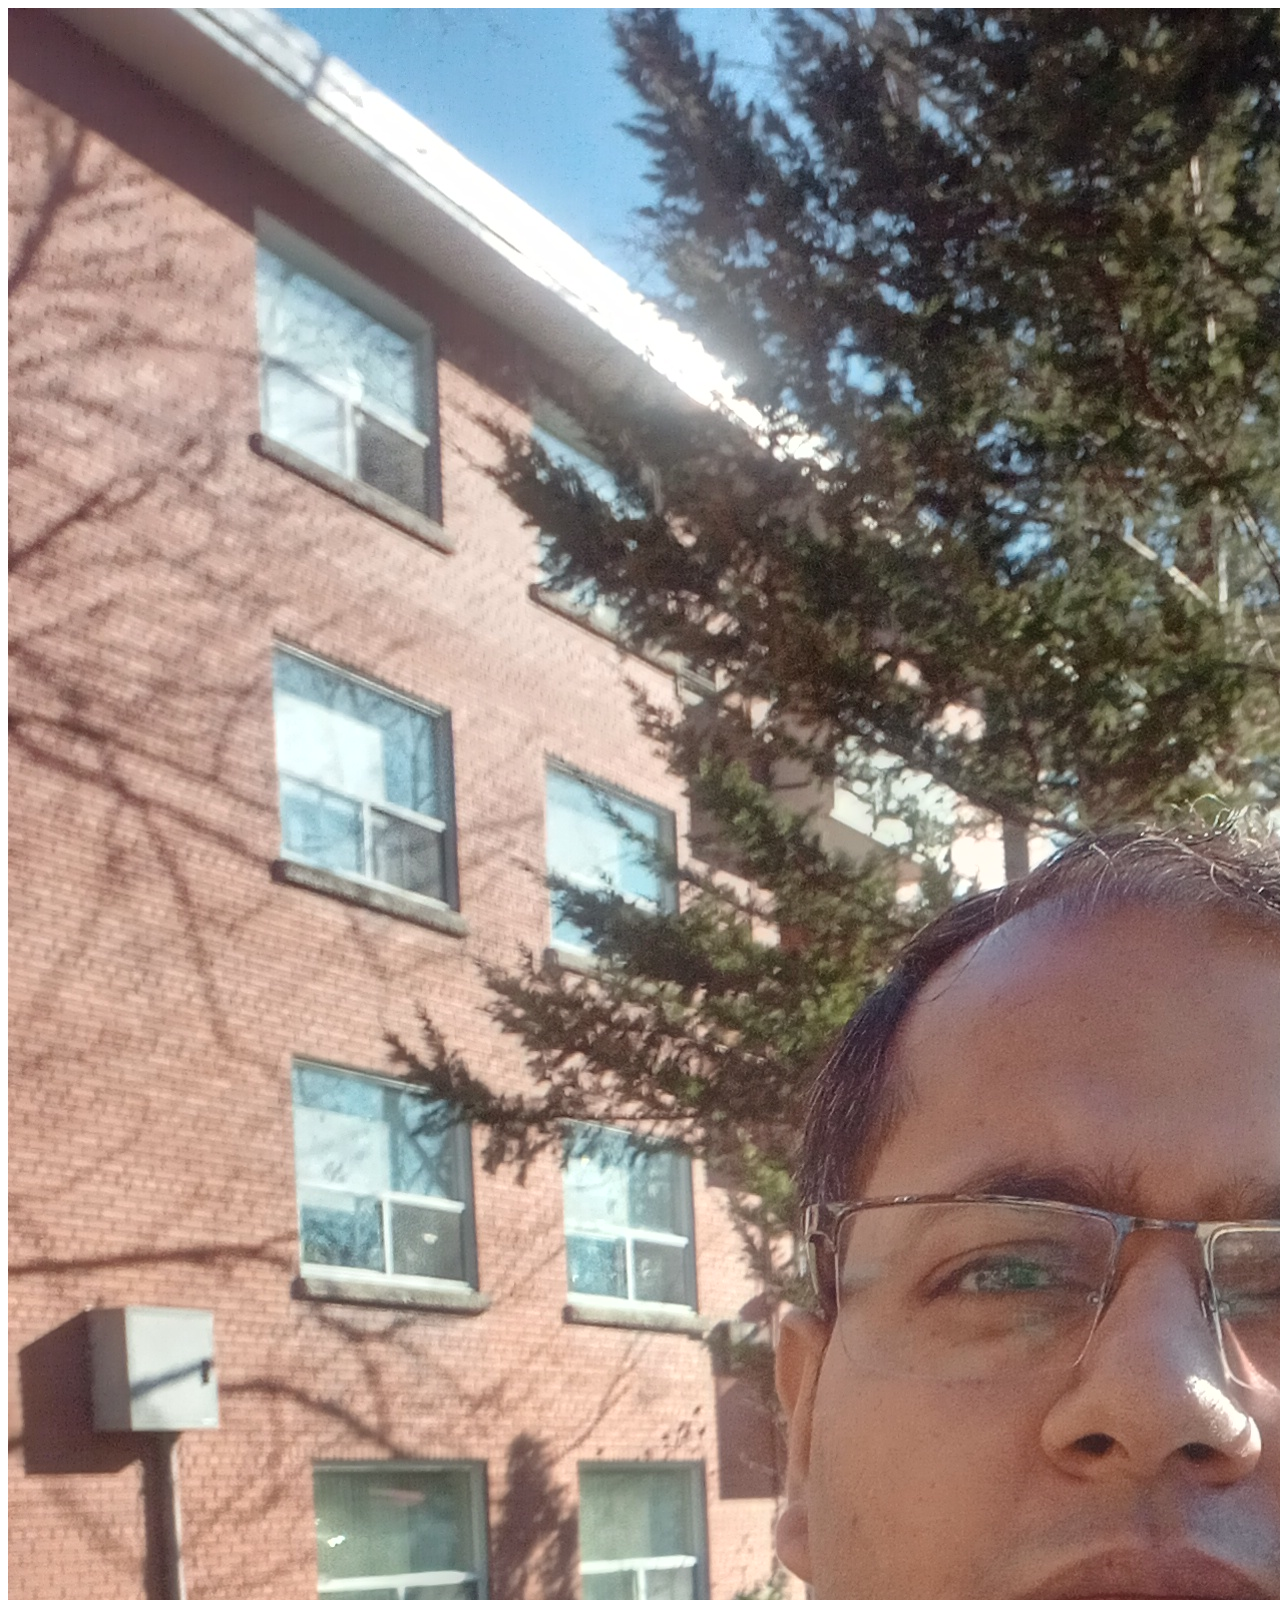
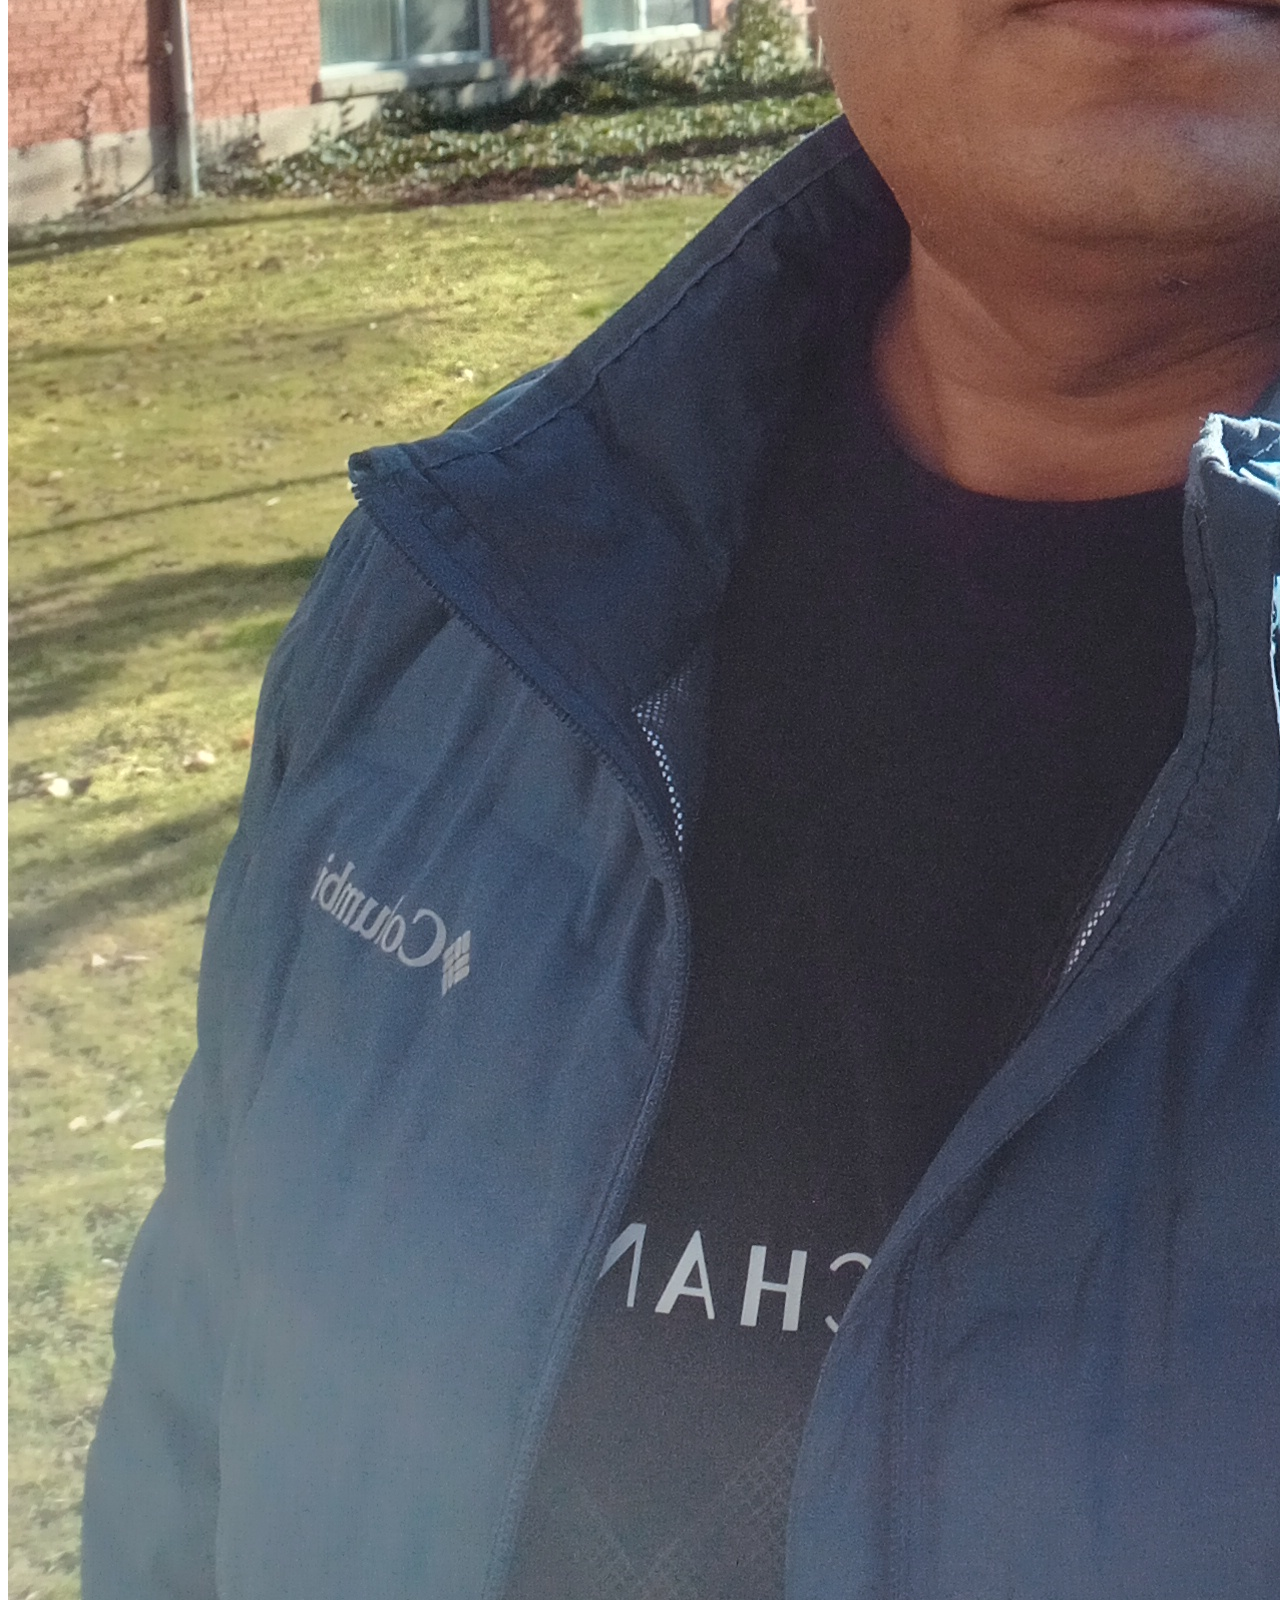
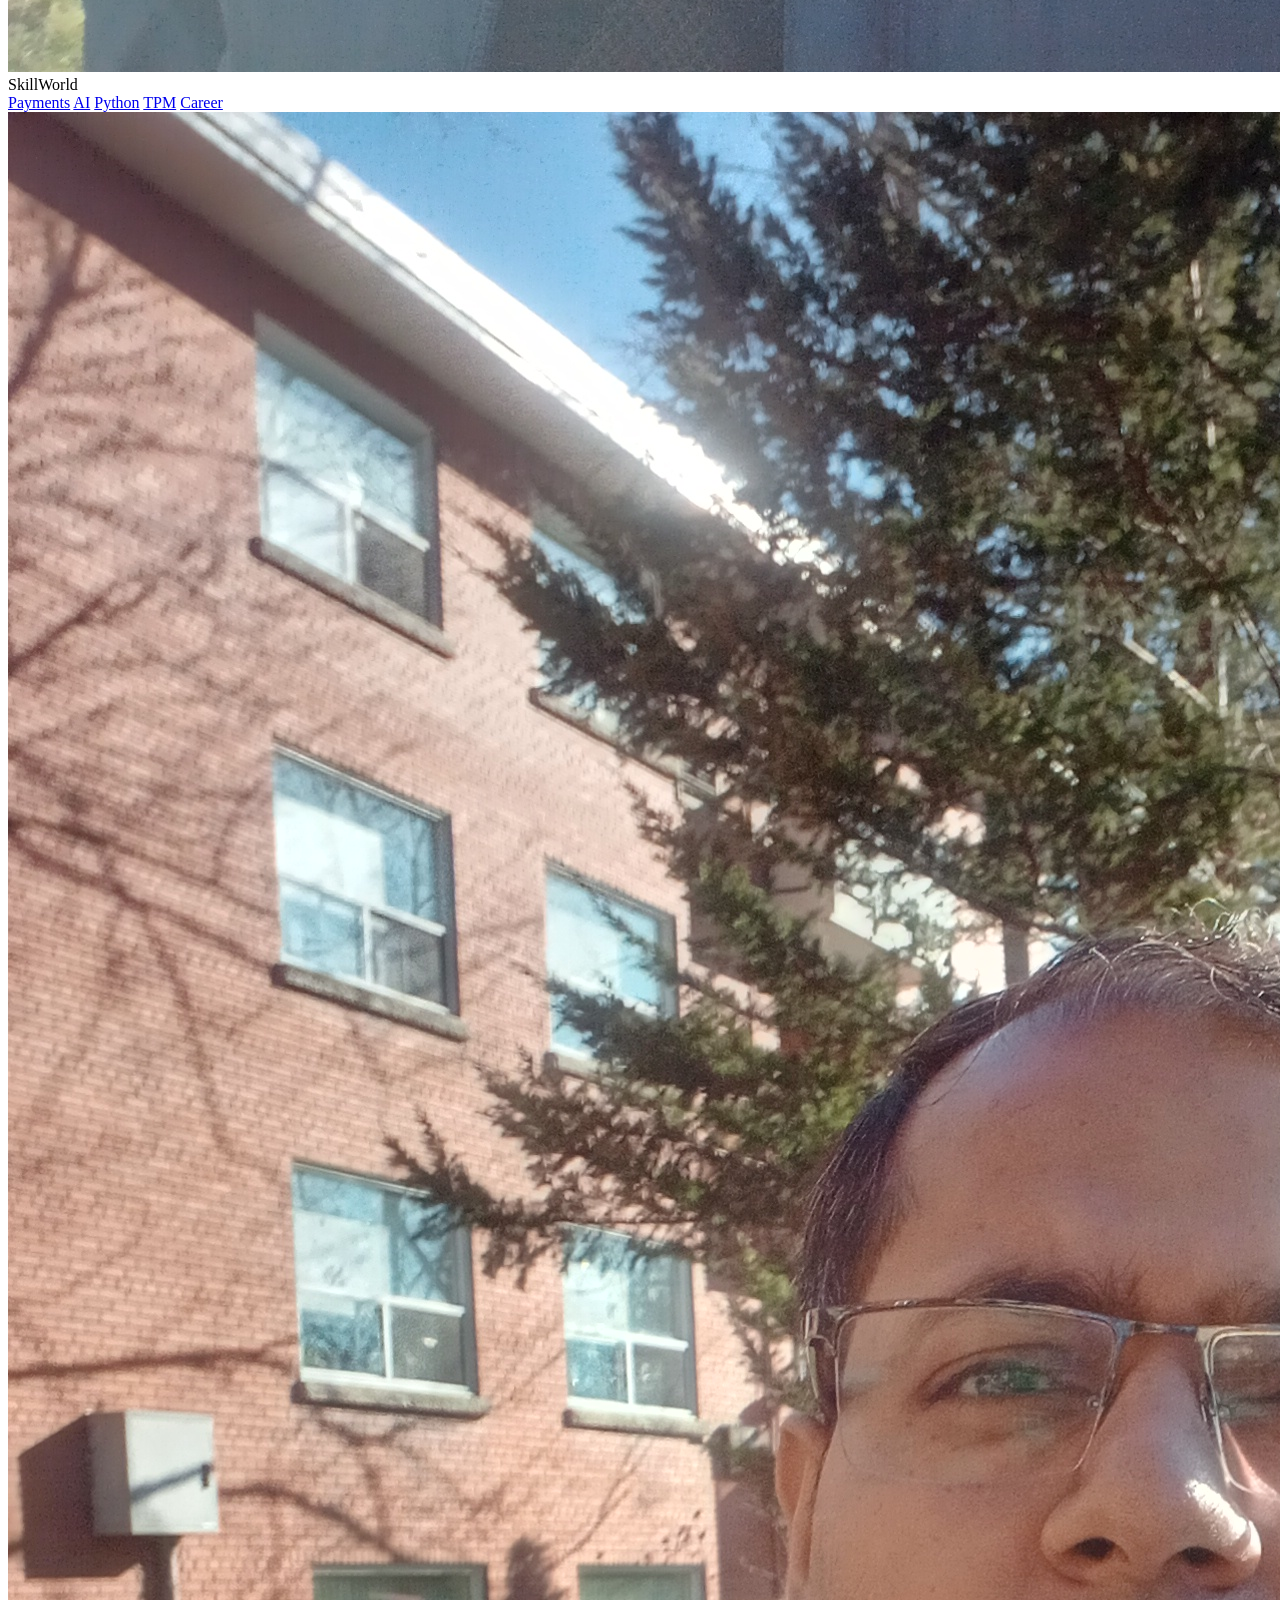
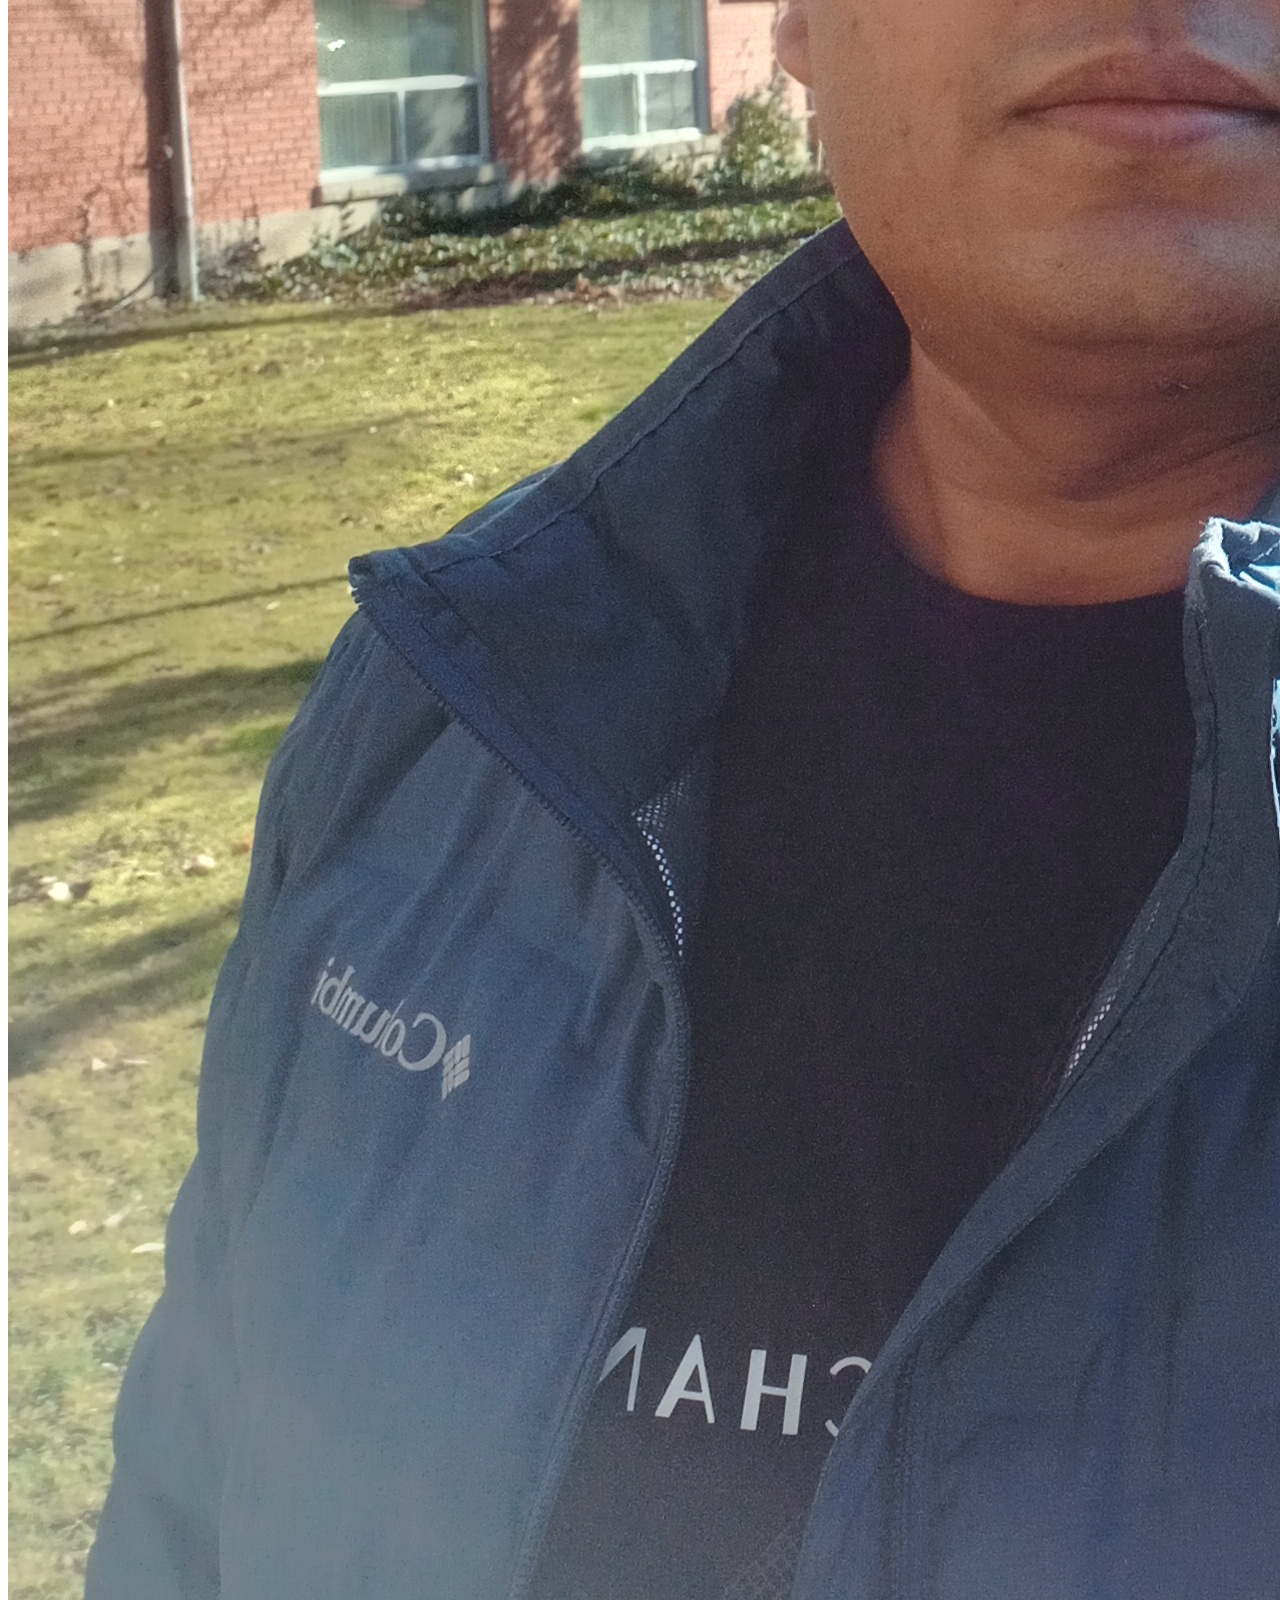
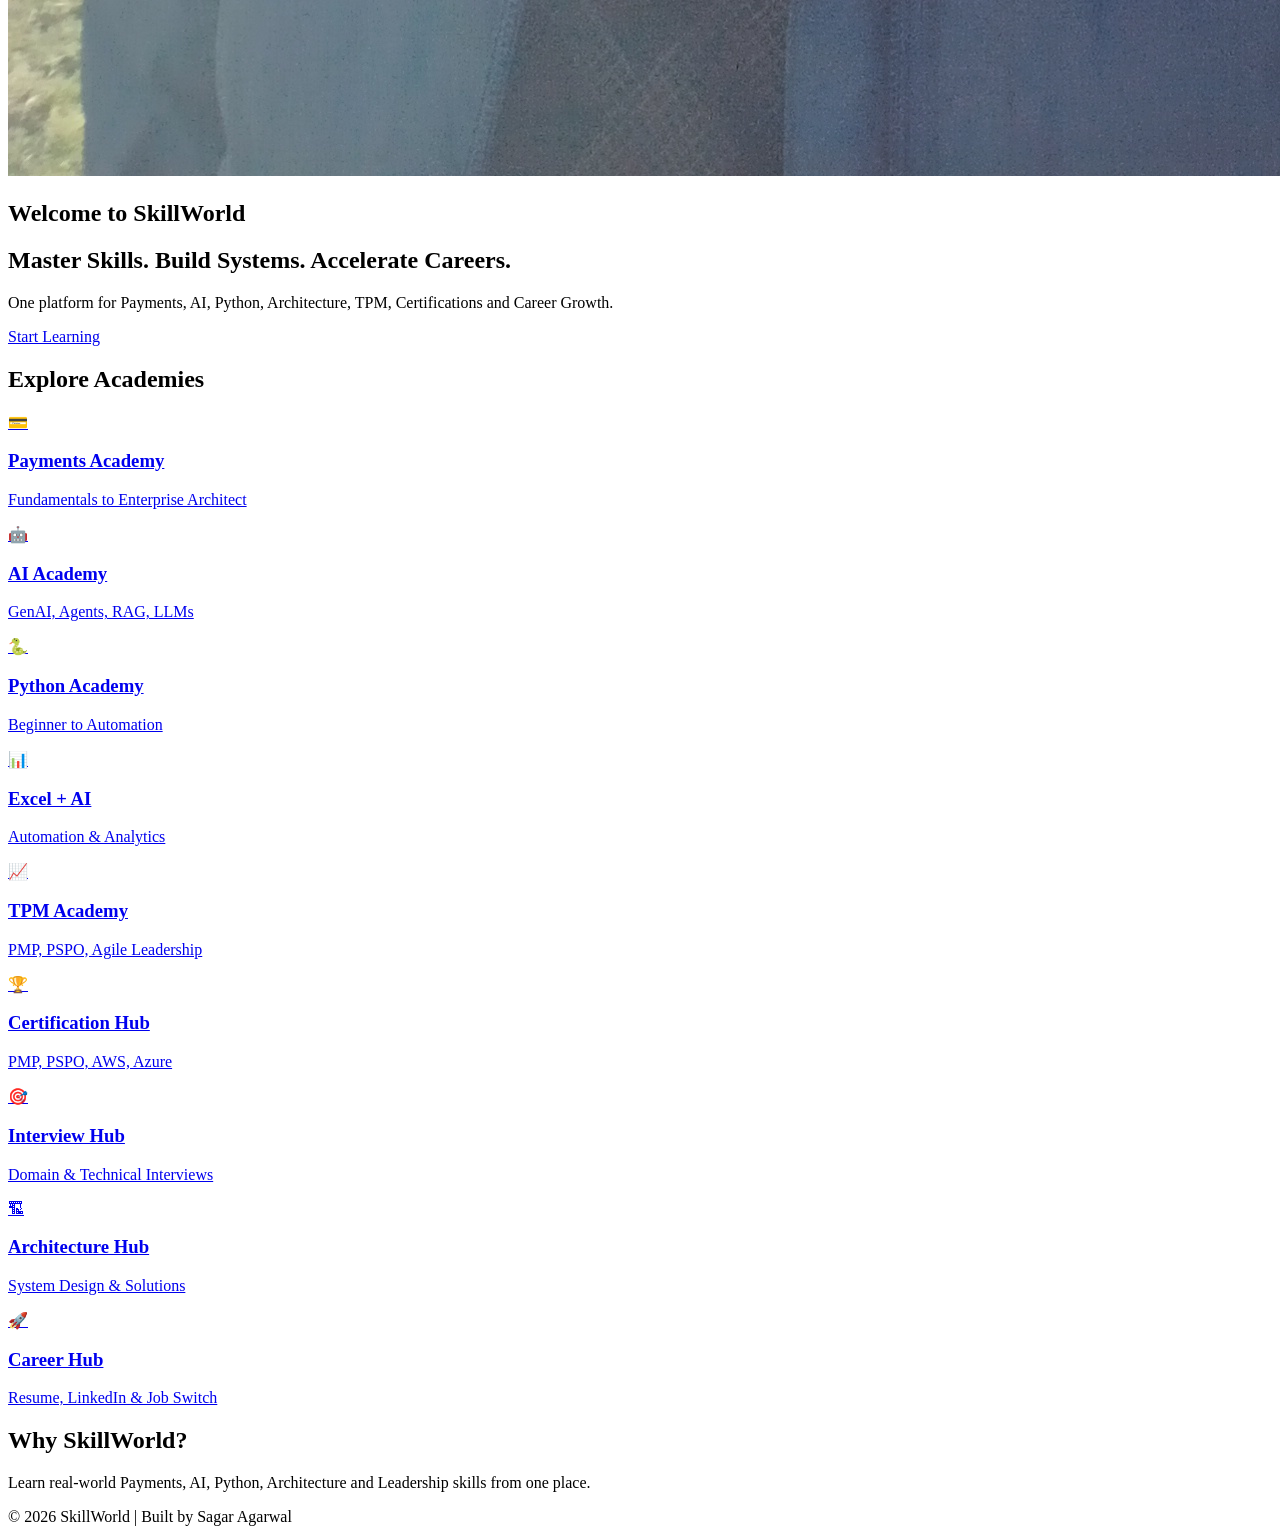
==== index.html @ cb38dd0a "Added SkillWorld homepage" ====
<!DOCTYPE html>
<html lang="en">
<head>
<meta charset="UTF-8">
<meta name="viewport" content="width=device-width, initial-scale=1.0">

<title>SkillWorld</title>

</head>

<body>

<header>

<div class="logo">
    <img src="assets/images/profile.jpg"
         alt="Sagar Agarwal"
         class="profile-image">
    <span>SkillWorld</span>
</div>

<nav>

<a href="payments-academy/index.html">Payments</a>

<a href="ai-academy/index.html">AI</a>

<a href="python-academy/index.html">Python</a>

<a href="tpm-academy/index.html">TPM</a>

<a href="career-hub/index.html">Career</a>

</nav>

</header>

<section class="hero">

<div class="hero-content">

<img src="assets/images/profile.jpg" class="profile-img">

<h1>Welcome to SkillWorld</h1>

<h2>
Master Skills.
Build Systems.
Accelerate Careers.
</h2>

<p>

One platform for Payments, AI, Python,
Architecture, TPM, Certifications and Career Growth.

</p>

<a href="payments-academy/index.html" class="hero-btn">
Start Learning
</a>

</div>

</section>

<section class="academy-section">

<h2>Explore Academies</h2>

<div class="academy-grid">

<a href="payments-academy/index.html" class="card">
💳
<h3>Payments Academy</h3>
<p>Fundamentals to Enterprise Architect</p>
</a>

<a href="ai-academy/index.html" class="card">
🤖
<h3>AI Academy</h3>
<p>GenAI, Agents, RAG, LLMs</p>
</a>

<a href="python-academy/index.html" class="card">
🐍
<h3>Python Academy</h3>
<p>Beginner to Automation</p>
</a>

<a href="excel-ai-academy/index.html" class="card">
📊
<h3>Excel + AI</h3>
<p>Automation & Analytics</p>
</a>

<a href="tpm-academy/index.html" class="card">
📈
<h3>TPM Academy</h3>
<p>PMP, PSPO, Agile Leadership</p>
</a>

<a href="certification-hub/index.html" class="card">
🏆
<h3>Certification Hub</h3>
<p>PMP, PSPO, AWS, Azure</p>
</a>

<a href="interview-hub/index.html" class="card">
🎯
<h3>Interview Hub</h3>
<p>Domain & Technical Interviews</p>
</a>

<a href="architecture-hub/index.html" class="card">
🏗
<h3>Architecture Hub</h3>
<p>System Design & Solutions</p>
</a>

<a href="career-hub/index.html" class="card">
🚀
<h3>Career Hub</h3>
<p>Resume, LinkedIn & Job Switch</p>
</a>

</div>

</section>

<section class="vision">

<h2>Why SkillWorld?</h2>

<p>

Learn real-world Payments, AI, Python,
Architecture and Leadership skills
from one place.

</p>

</section>

<footer>

© 2026 SkillWorld | Built by Sagar Agarwal

</footer>

</body>
</html>
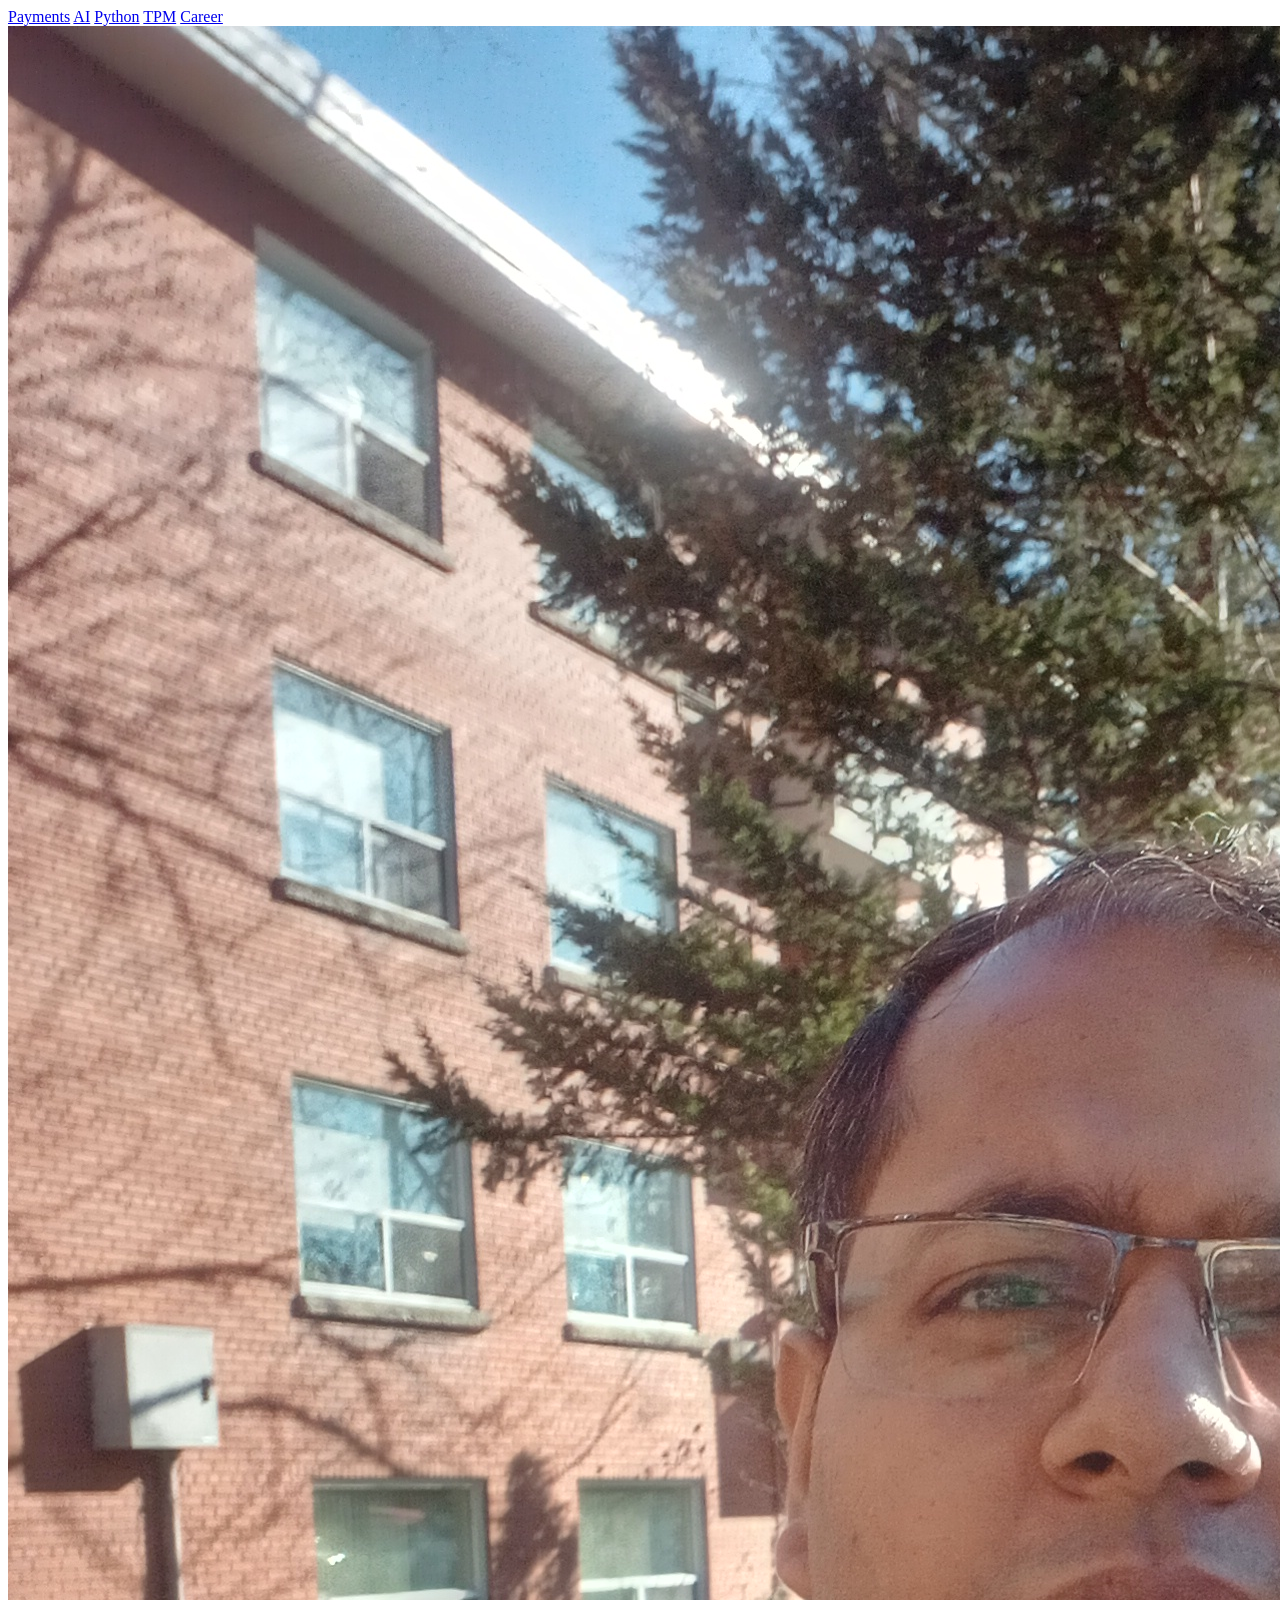
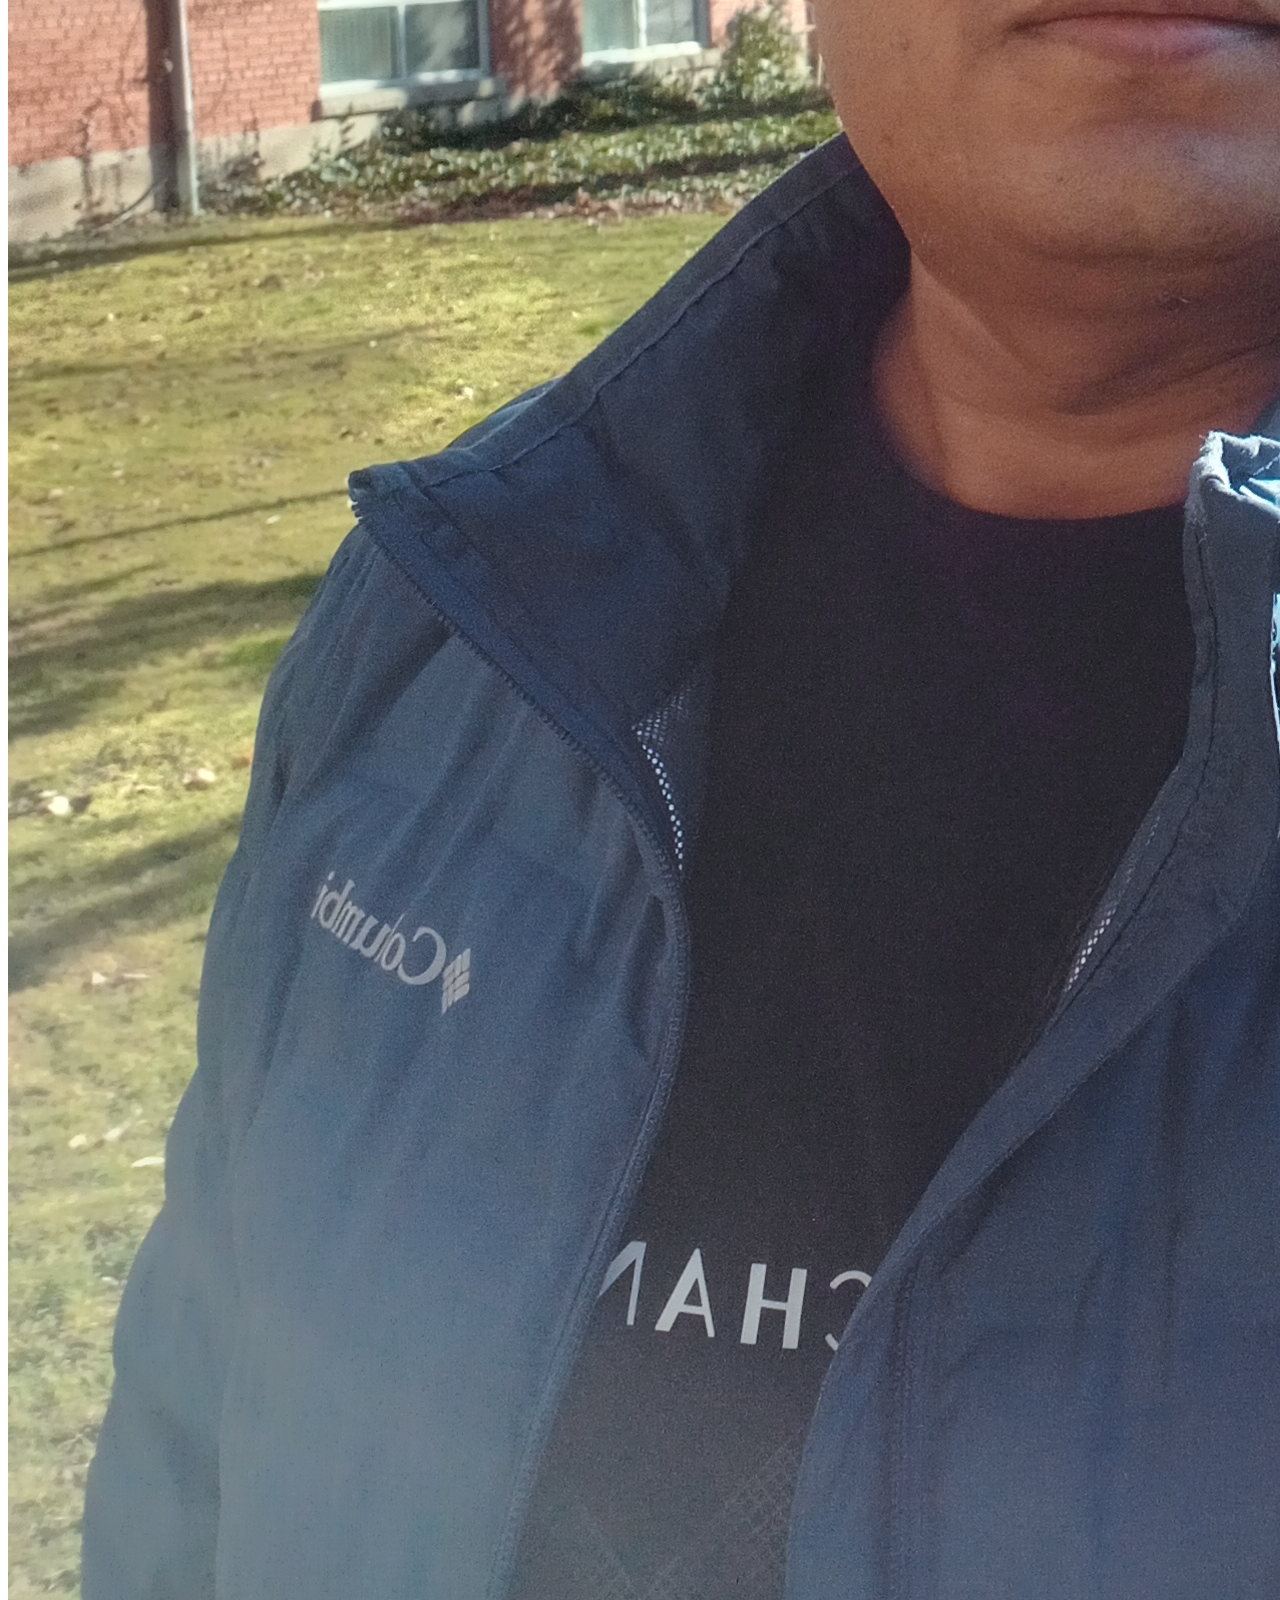
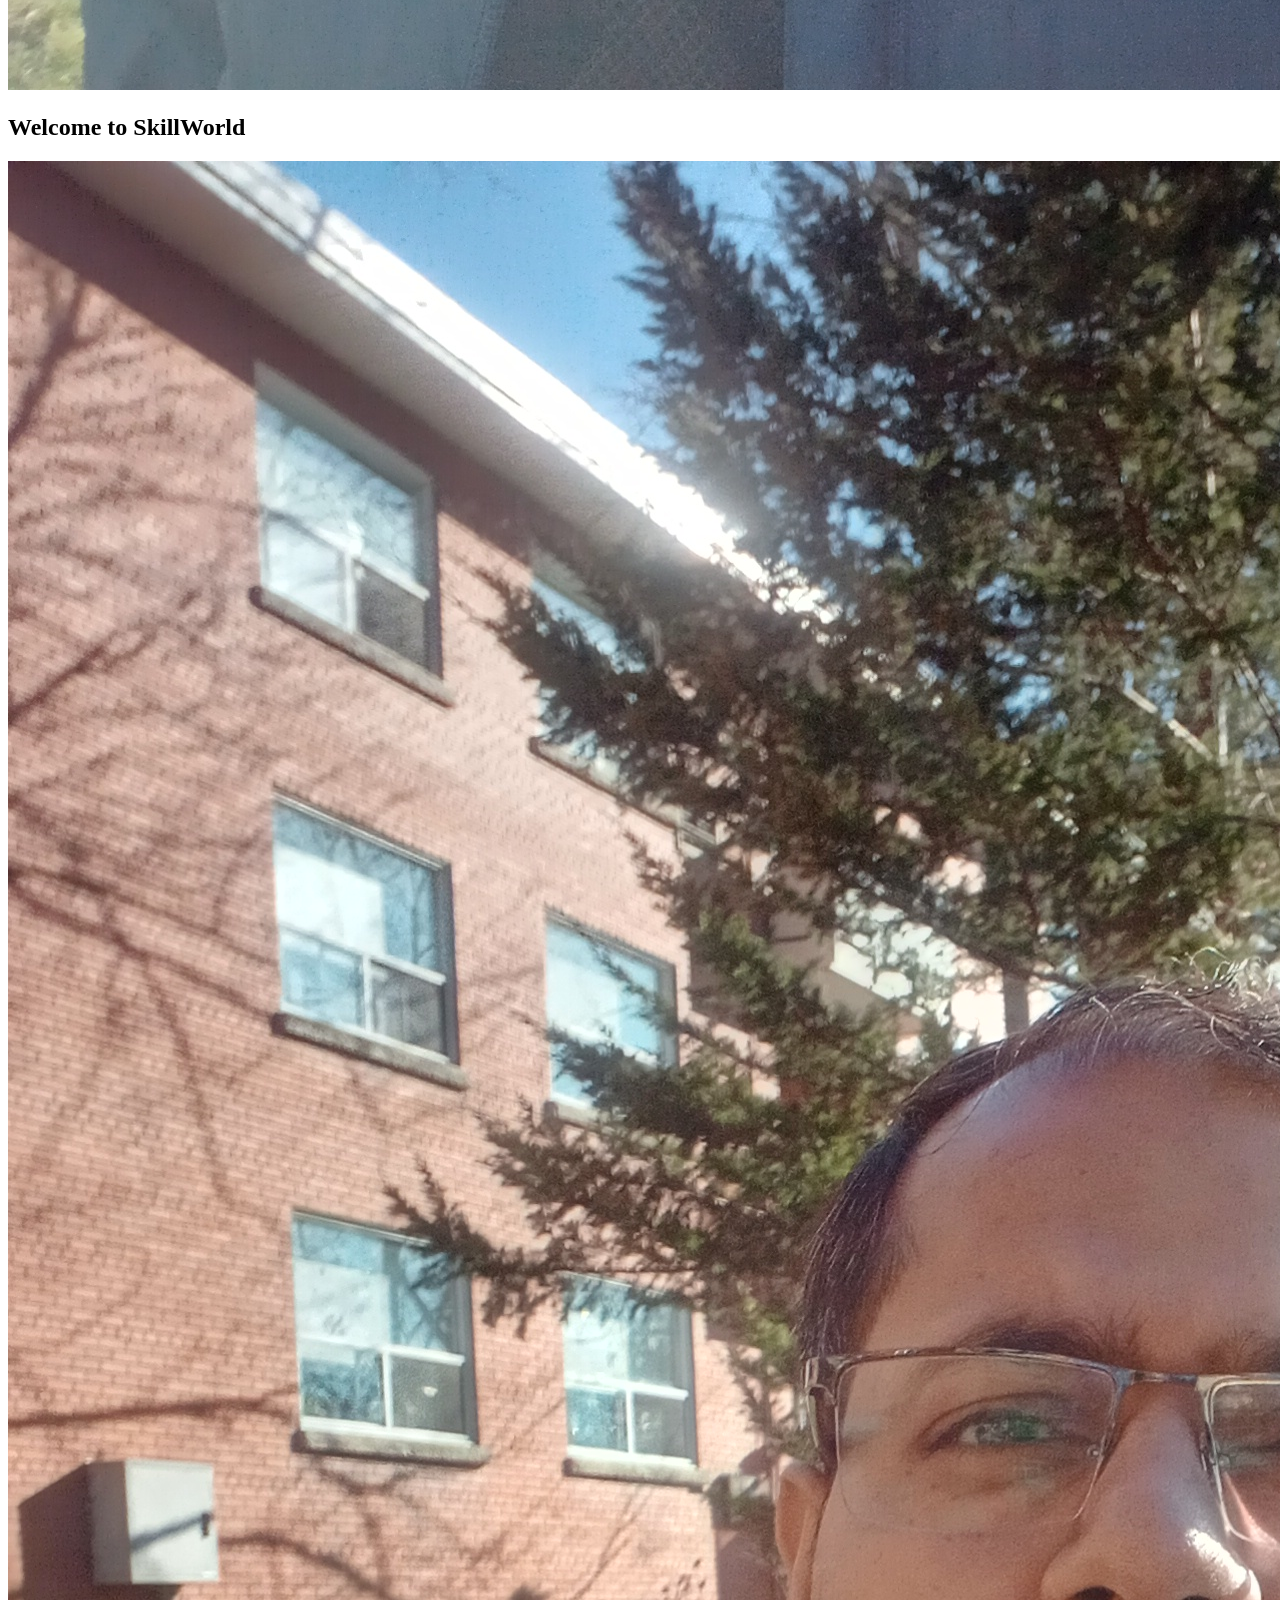
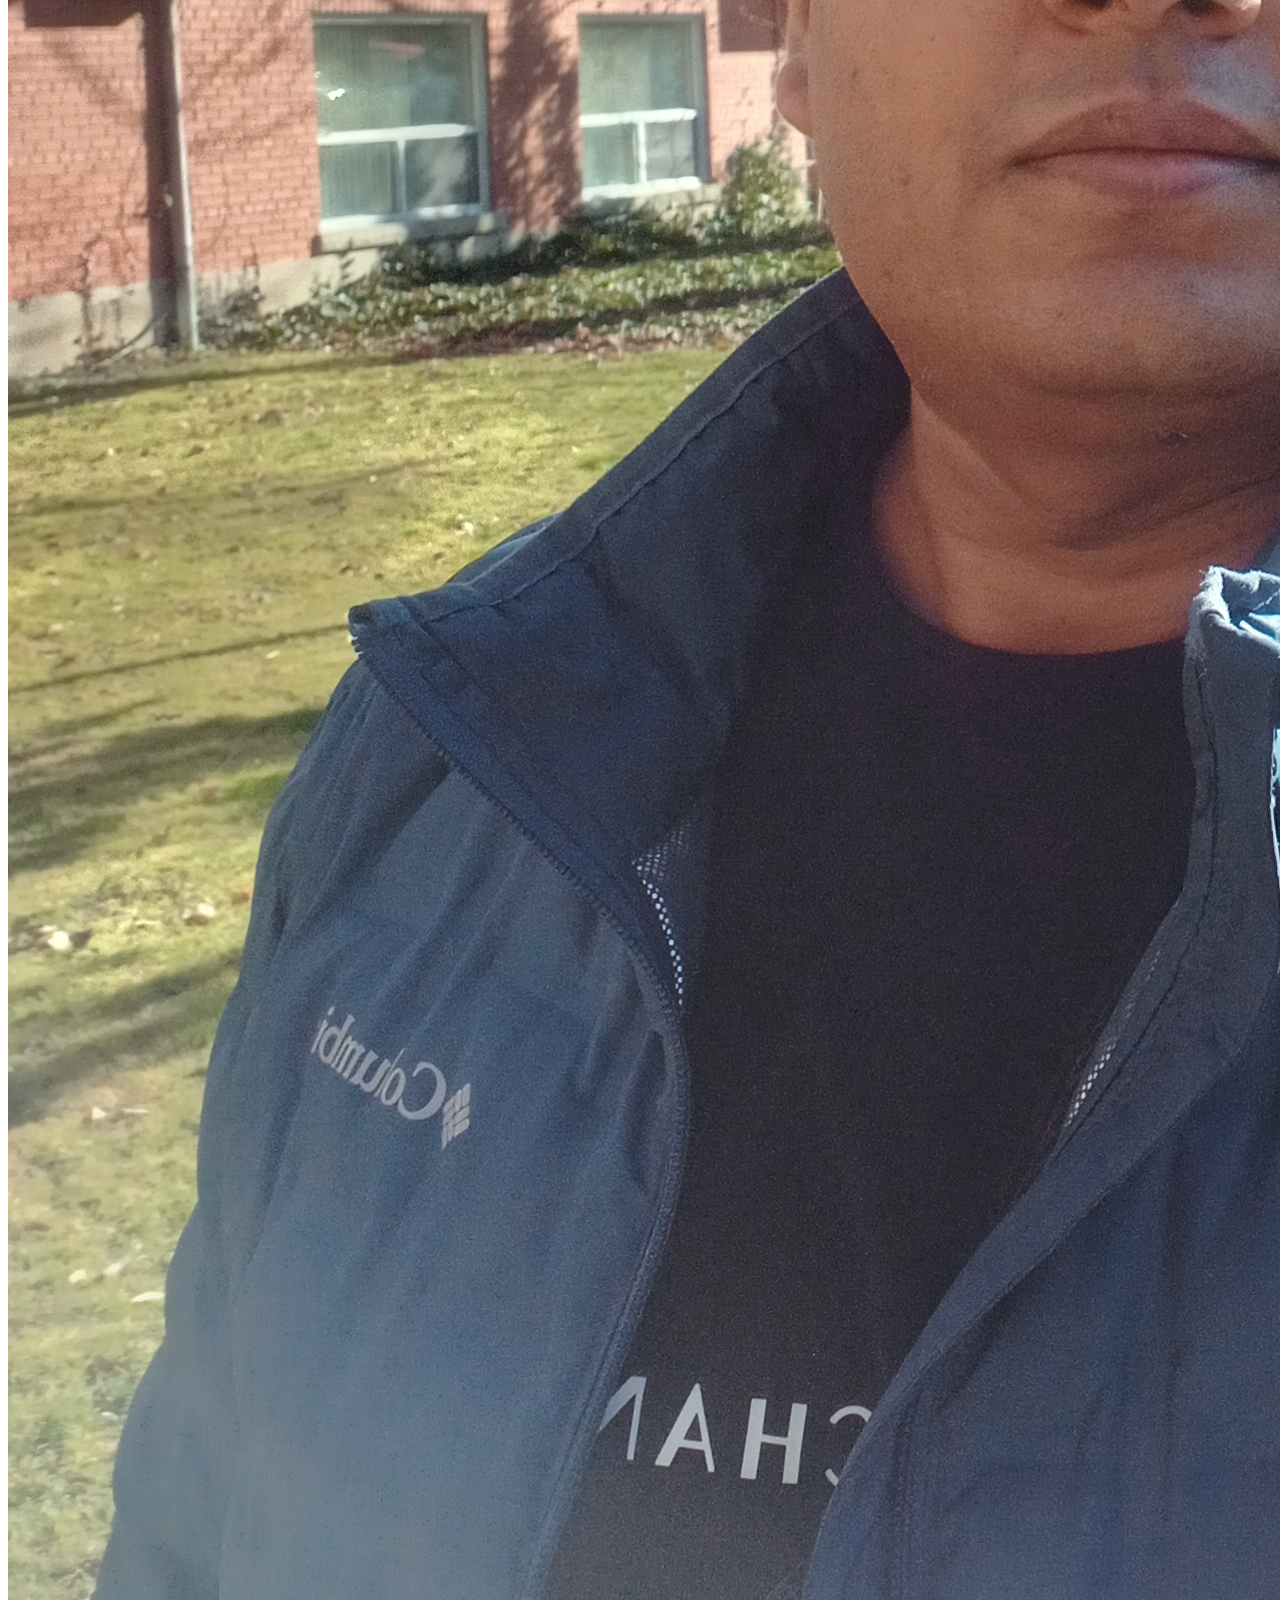
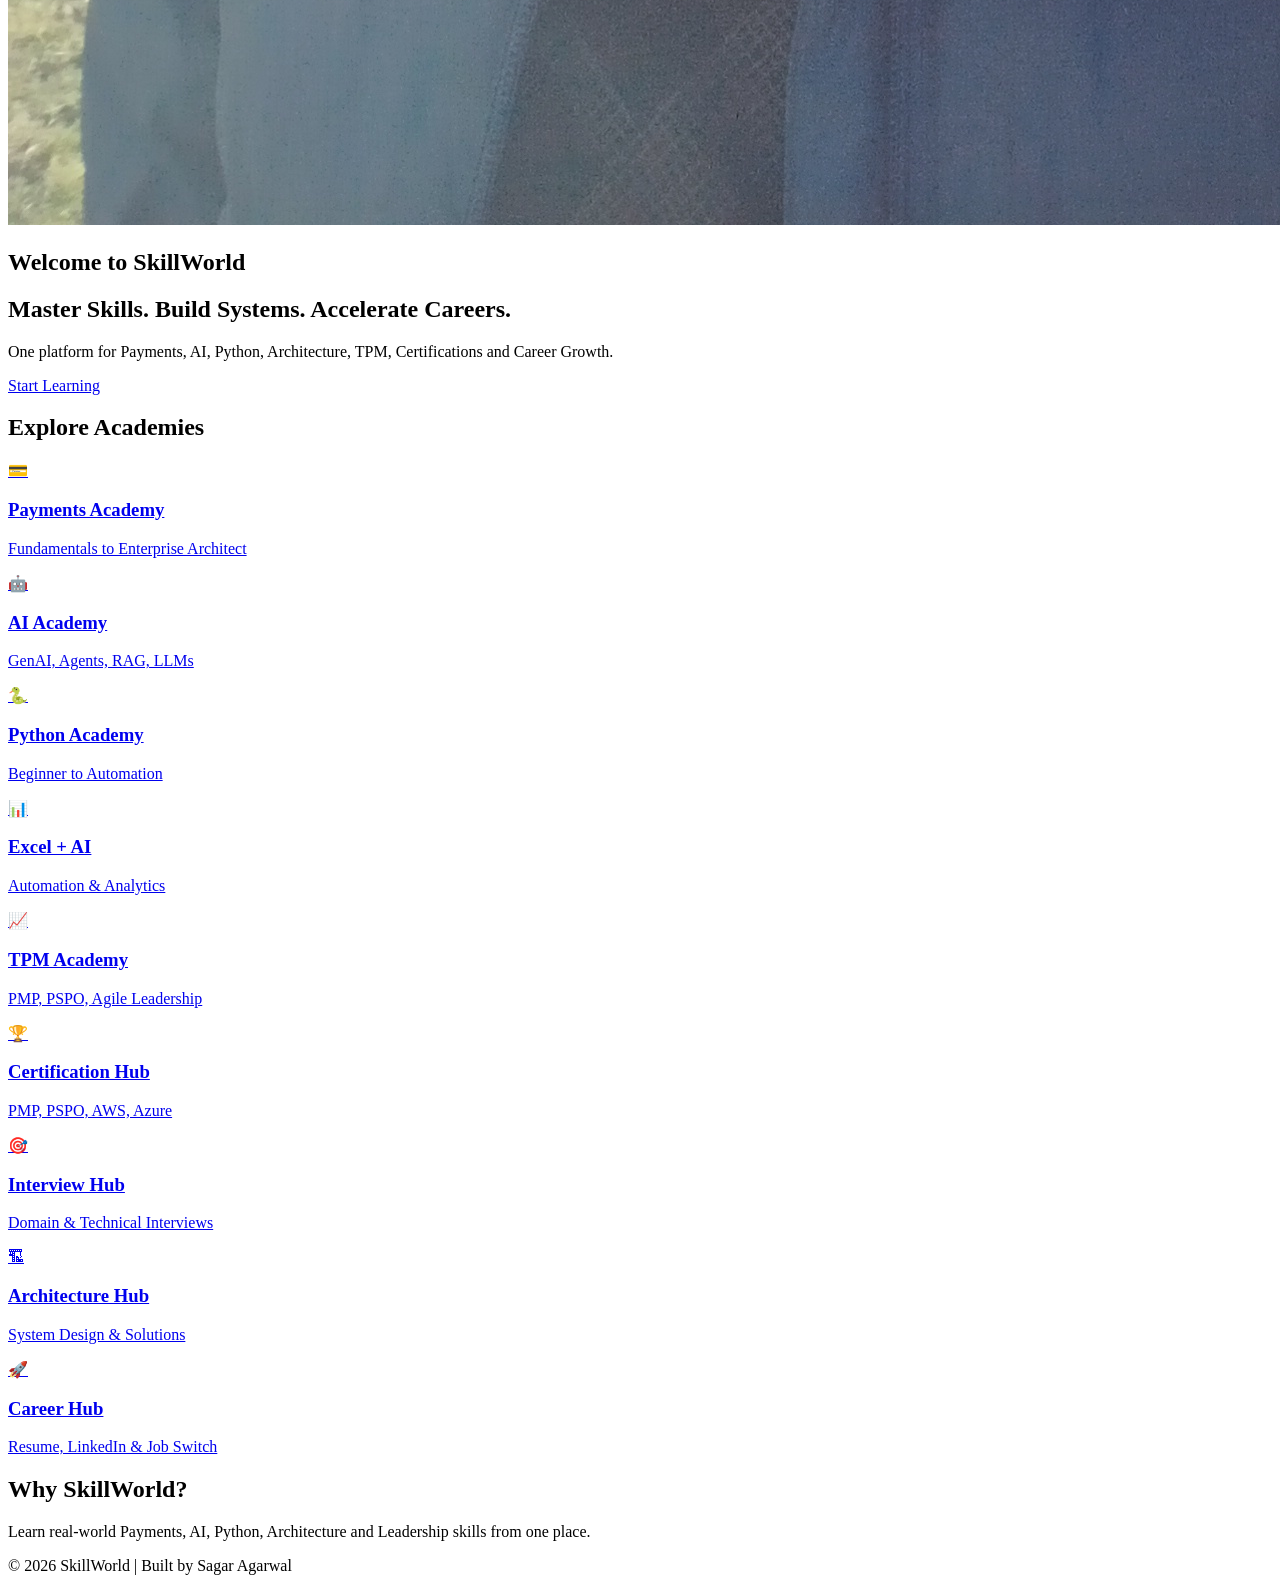
==== commit 7f711d3e: "Added SkillWorld homepage" ====
--- a/index.html
+++ b/index.html
@@ -11,13 +11,6 @@
 <body>
 
 <header>
-
-<div class="logo">
-    <img src="assets/images/profile.jpg"
-         alt="Sagar Agarwal"
-         class="profile-image">
-    <span>SkillWorld</span>
-</div>
 
 <nav>
 
@@ -34,7 +27,15 @@
 </nav>
 
 </header>
+<section class="hero">
 
+    <img src="assets/images/profile.jpg"
+         alt="Sagar Agarwal"
+         class="hero-profile">
+
+    <h1>Welcome to SkillWorld</h1>
+
+</section>
 <section class="hero">
 
 <div class="hero-content">
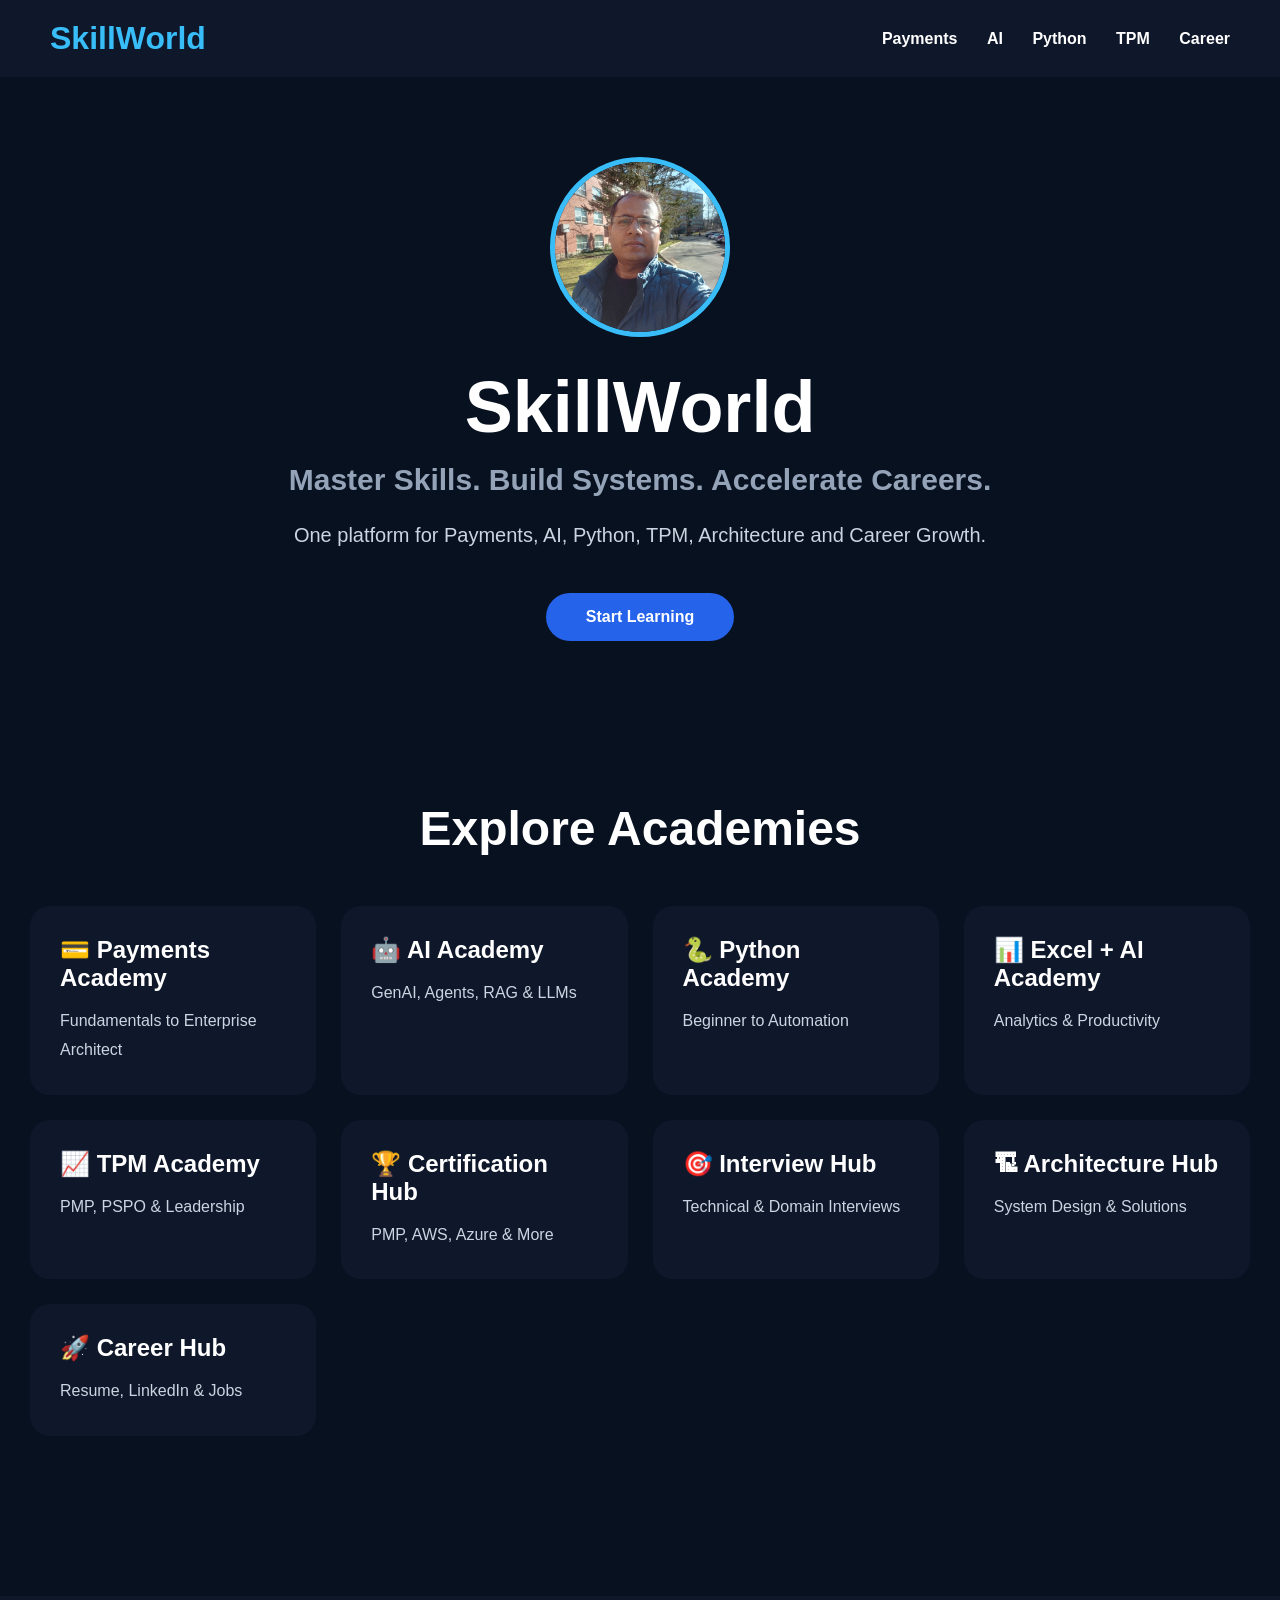
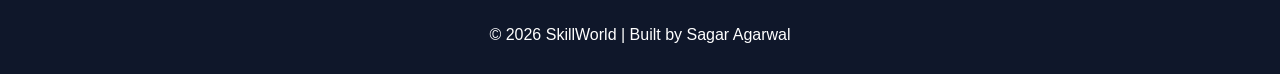
==== commit 86b4abfb: "Added SkillWorld homepage" ====
--- a/index.html
+++ b/index.html
@@ -6,147 +6,112 @@
 
 <title>SkillWorld</title>
 
+<link rel="stylesheet" href="assets/css/main.css">
+
 </head>
 
 <body>
 
 <header>
 
-<nav>
+    <div class="logo">
+        SkillWorld
+    </div>
 
-<a href="payments-academy/index.html">Payments</a>
-
-<a href="ai-academy/index.html">AI</a>
-
-<a href="python-academy/index.html">Python</a>
-
-<a href="tpm-academy/index.html">TPM</a>
-
-<a href="career-hub/index.html">Career</a>
-
-</nav>
+    <nav>
+        <a href="#">Payments</a>
+        <a href="#">AI</a>
+        <a href="#">Python</a>
+        <a href="#">TPM</a>
+        <a href="#">Career</a>
+    </nav>
 
 </header>
+
 <section class="hero">
 
-    <img src="assets/images/profile.jpg"
-         alt="Sagar Agarwal"
-         class="hero-profile">
+    <div class="hero-content">
 
-    <h1>Welcome to SkillWorld</h1>
+        <img src="assets/images/profile.jpg"
+             alt="Sagar Agarwal"
+             class="hero-profile">
 
-</section>
-<section class="hero">
+        <h1>SkillWorld</h1>
 
-<div class="hero-content">
+        <h2>
+            Master Skills. Build Systems. Accelerate Careers.
+        </h2>
 
-<img src="assets/images/profile.jpg" class="profile-img">
+        <p>
+            One platform for Payments, AI, Python,
+            TPM, Architecture and Career Growth.
+        </p>
 
-<h1>Welcome to SkillWorld</h1>
+        <a href="#" class="hero-btn">
+            Start Learning
+        </a>
 
-<h2>
-Master Skills.
-Build Systems.
-Accelerate Careers.
-</h2>
-
-<p>
-
-One platform for Payments, AI, Python,
-Architecture, TPM, Certifications and Career Growth.
-
-</p>
-
-<a href="payments-academy/index.html" class="hero-btn">
-Start Learning
-</a>
-
-</div>
+    </div>
 
 </section>
 
 <section class="academy-section">
 
-<h2>Explore Academies</h2>
+    <h2>Explore Academies</h2>
 
-<div class="academy-grid">
+    <div class="academy-grid">
 
-<a href="payments-academy/index.html" class="card">
-💳
-<h3>Payments Academy</h3>
-<p>Fundamentals to Enterprise Architect</p>
-</a>
+        <div class="card">
+            <h3>💳 Payments Academy</h3>
+            <p>Fundamentals to Enterprise Architect</p>
+        </div>
 
-<a href="ai-academy/index.html" class="card">
-🤖
-<h3>AI Academy</h3>
-<p>GenAI, Agents, RAG, LLMs</p>
-</a>
+        <div class="card">
+            <h3>🤖 AI Academy</h3>
+            <p>GenAI, Agents, RAG & LLMs</p>
+        </div>
 
-<a href="python-academy/index.html" class="card">
-🐍
-<h3>Python Academy</h3>
-<p>Beginner to Automation</p>
-</a>
+        <div class="card">
+            <h3>🐍 Python Academy</h3>
+            <p>Beginner to Automation</p>
+        </div>
 
-<a href="excel-ai-academy/index.html" class="card">
-📊
-<h3>Excel + AI</h3>
-<p>Automation & Analytics</p>
-</a>
+        <div class="card">
+            <h3>📊 Excel + AI Academy</h3>
+            <p>Analytics & Productivity</p>
+        </div>
 
-<a href="tpm-academy/index.html" class="card">
-📈
-<h3>TPM Academy</h3>
-<p>PMP, PSPO, Agile Leadership</p>
-</a>
+        <div class="card">
+            <h3>📈 TPM Academy</h3>
+            <p>PMP, PSPO & Leadership</p>
+        </div>
 
-<a href="certification-hub/index.html" class="card">
-🏆
-<h3>Certification Hub</h3>
-<p>PMP, PSPO, AWS, Azure</p>
-</a>
+        <div class="card">
+            <h3>🏆 Certification Hub</h3>
+            <p>PMP, AWS, Azure & More</p>
+        </div>
 
-<a href="interview-hub/index.html" class="card">
-🎯
-<h3>Interview Hub</h3>
-<p>Domain & Technical Interviews</p>
-</a>
+        <div class="card">
+            <h3>🎯 Interview Hub</h3>
+            <p>Technical & Domain Interviews</p>
+        </div>
 
-<a href="architecture-hub/index.html" class="card">
-🏗
-<h3>Architecture Hub</h3>
-<p>System Design & Solutions</p>
-</a>
+        <div class="card">
+            <h3>🏗 Architecture Hub</h3>
+            <p>System Design & Solutions</p>
+        </div>
 
-<a href="career-hub/index.html" class="card">
-🚀
-<h3>Career Hub</h3>
-<p>Resume, LinkedIn & Job Switch</p>
-</a>
+        <div class="card">
+            <h3>🚀 Career Hub</h3>
+            <p>Resume, LinkedIn & Jobs</p>
+        </div>
 
-</div>
-
-</section>
-
-<section class="vision">
-
-<h2>Why SkillWorld?</h2>
-
-<p>
-
-Learn real-world Payments, AI, Python,
-Architecture and Leadership skills
-from one place.
-
-</p>
+    </div>
 
 </section>
 
 <footer>
-
-© 2026 SkillWorld | Built by Sagar Agarwal
-
+    © 2026 SkillWorld | Built by Sagar Agarwal
 </footer>
 
 </body>
--- a/assets/css/main.css
+++ b/assets/css/main.css
@@ -0,0 +1,138 @@
+*{
+margin:0;
+padding:0;
+box-sizing:border-box;
+font-family:'Segoe UI',sans-serif;
+}
+
+body{
+background:#071120;
+color:white;
+}
+
+/* Header */
+
+header{
+display:flex;
+justify-content:space-between;
+align-items:center;
+padding:20px 50px;
+background:#0f172a;
+}
+
+.logo{
+font-size:32px;
+font-weight:700;
+color:#38bdf8;
+}
+
+nav a{
+text-decoration:none;
+color:white;
+margin-left:25px;
+font-weight:600;
+}
+
+nav a:hover{
+color:#38bdf8;
+}
+
+/* Hero */
+
+.hero{
+text-align:center;
+padding:80px 20px;
+}
+
+.hero-profile{
+width:180px;
+height:180px;
+border-radius:50%;
+object-fit:cover;
+border:5px solid #38bdf8;
+margin-bottom:25px;
+}
+
+.hero h1{
+font-size:72px;
+margin-bottom:15px;
+}
+
+.hero h2{
+font-size:30px;
+color:#94a3b8;
+margin-bottom:20px;
+}
+
+.hero p{
+max-width:800px;
+margin:auto;
+font-size:20px;
+line-height:1.8;
+color:#cbd5e1;
+margin-bottom:40px;
+}
+
+.hero-btn{
+display:inline-block;
+padding:15px 40px;
+background:#2563eb;
+color:white;
+text-decoration:none;
+border-radius:50px;
+font-weight:bold;
+}
+
+.hero-btn:hover{
+background:#1d4ed8;
+}
+
+/* Academies */
+
+.academy-section{
+padding:80px 30px;
+}
+
+.academy-section h2{
+text-align:center;
+font-size:48px;
+margin-bottom:50px;
+}
+
+.academy-grid{
+display:grid;
+grid-template-columns:repeat(auto-fit,minmax(280px,1fr));
+gap:25px;
+max-width:1400px;
+margin:auto;
+}
+
+.card{
+background:#0f172a;
+padding:30px;
+border-radius:20px;
+transition:.3s;
+}
+
+.card:hover{
+transform:translateY(-8px);
+}
+
+.card h3{
+margin-bottom:15px;
+font-size:24px;
+}
+
+.card p{
+color:#cbd5e1;
+line-height:1.8;
+}
+
+/* Footer */
+
+footer{
+margin-top:80px;
+padding:30px;
+text-align:center;
+background:#0f172a;
+}
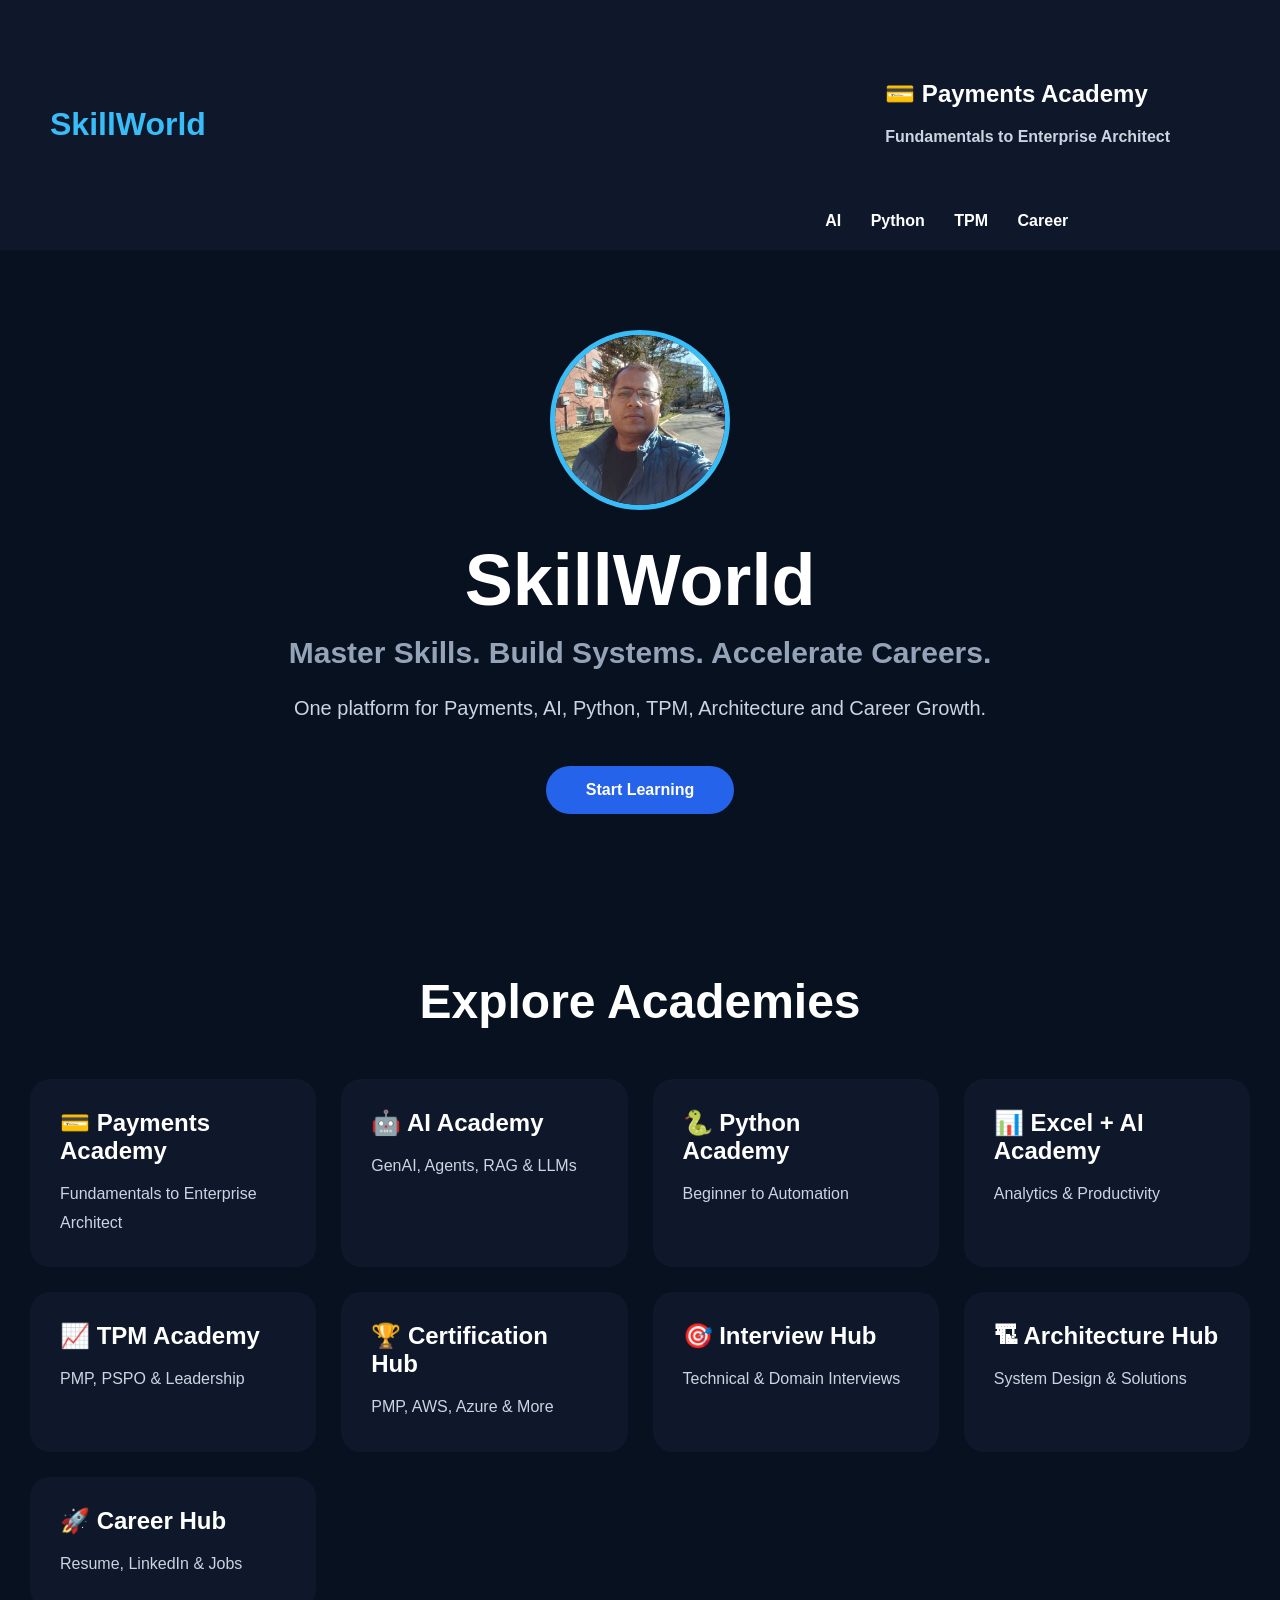
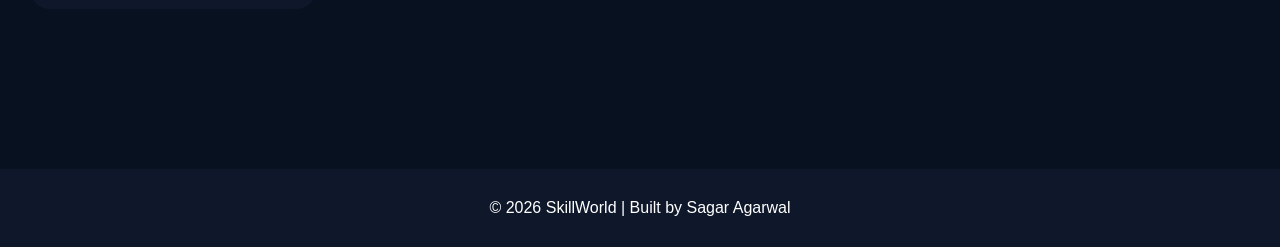
==== commit 4e343120: "Added SkillWorld homepage" ====
--- a/index.html
+++ b/index.html
@@ -19,7 +19,12 @@
     </div>
 
     <nav>
-        <a href="#">Payments</a>
+        <div class="card">
+           <a href="payments-academy/index.html" class="card">
+              <h3>💳 Payments Academy</h3>
+               <p>Fundamentals to Enterprise Architect</p>
+            </a>
+       </div>
         <a href="#">AI</a>
         <a href="#">Python</a>
         <a href="#">TPM</a>
--- a/assets/css/main.css
+++ b/assets/css/main.css
@@ -112,6 +112,9 @@
 padding:30px;
 border-radius:20px;
 transition:.3s;
+text-decoration:none;
+color:white;
+display:block;
 }
 
 .card:hover{
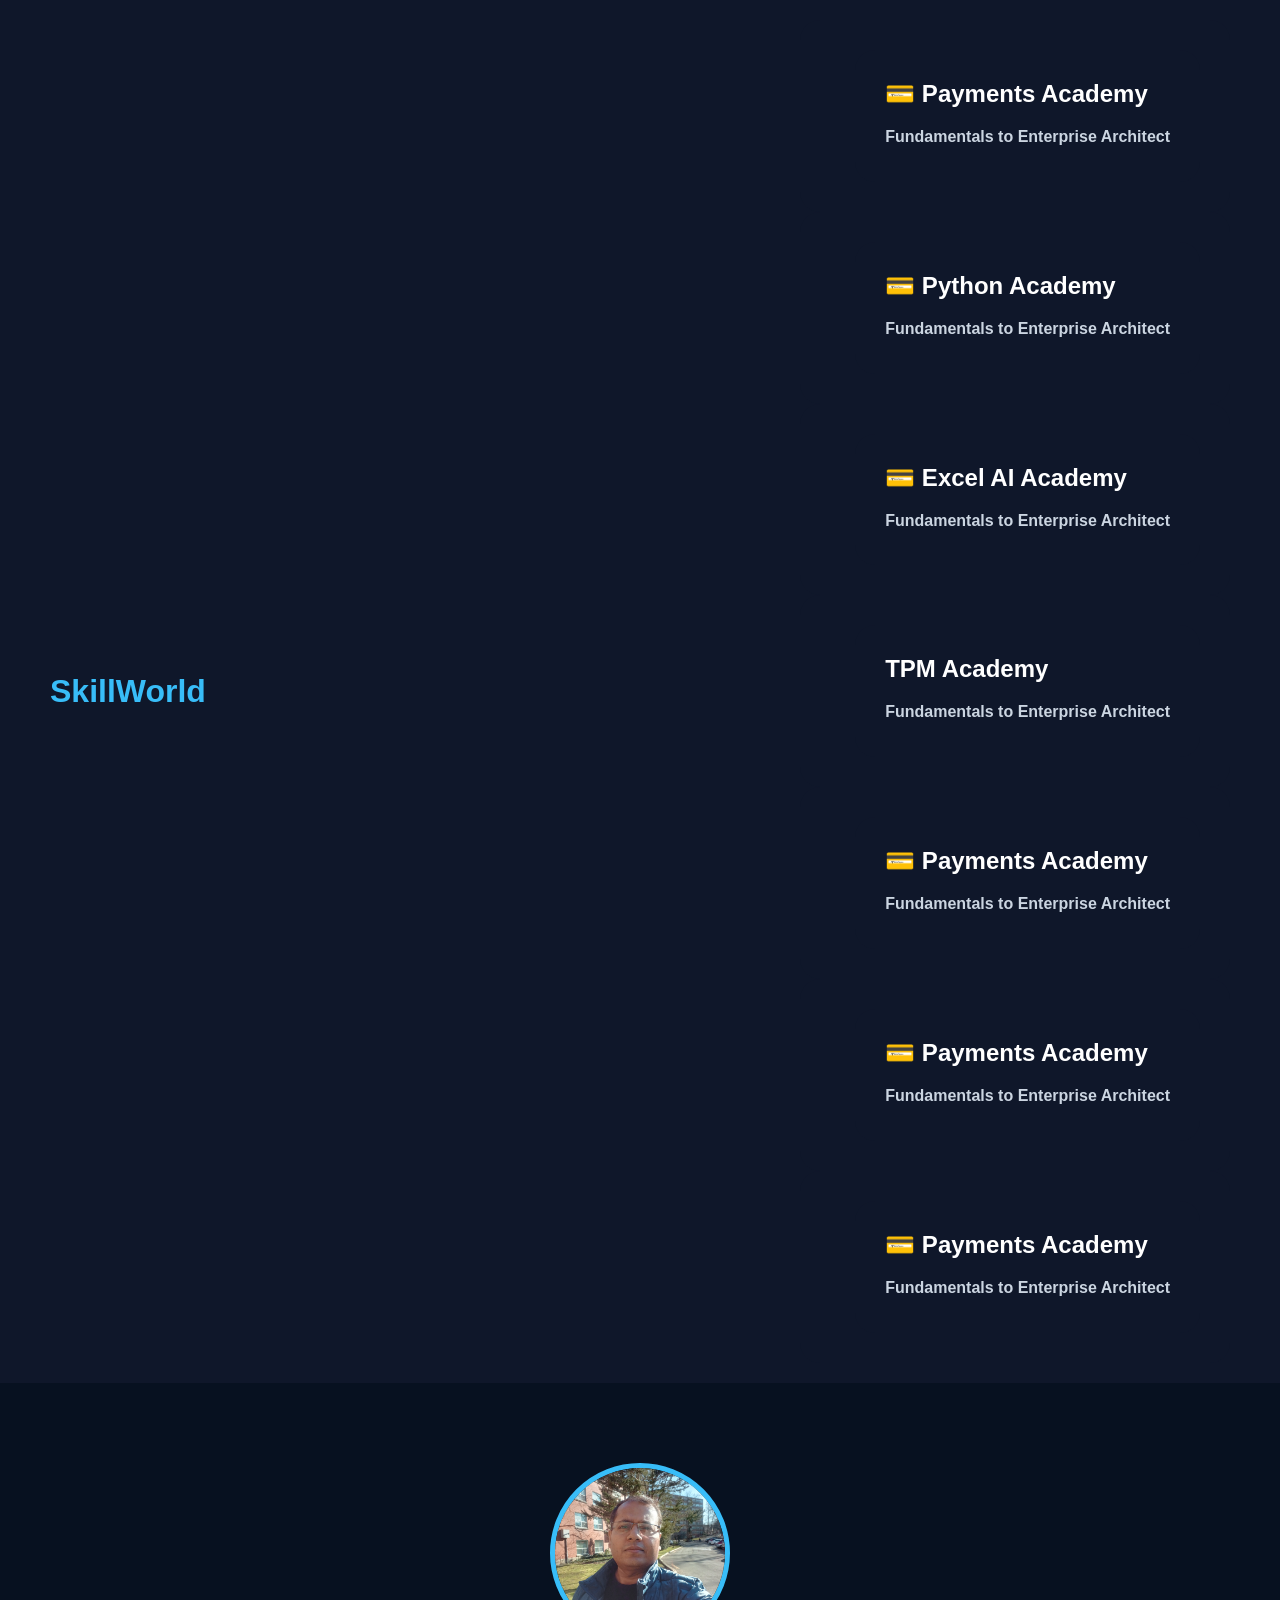
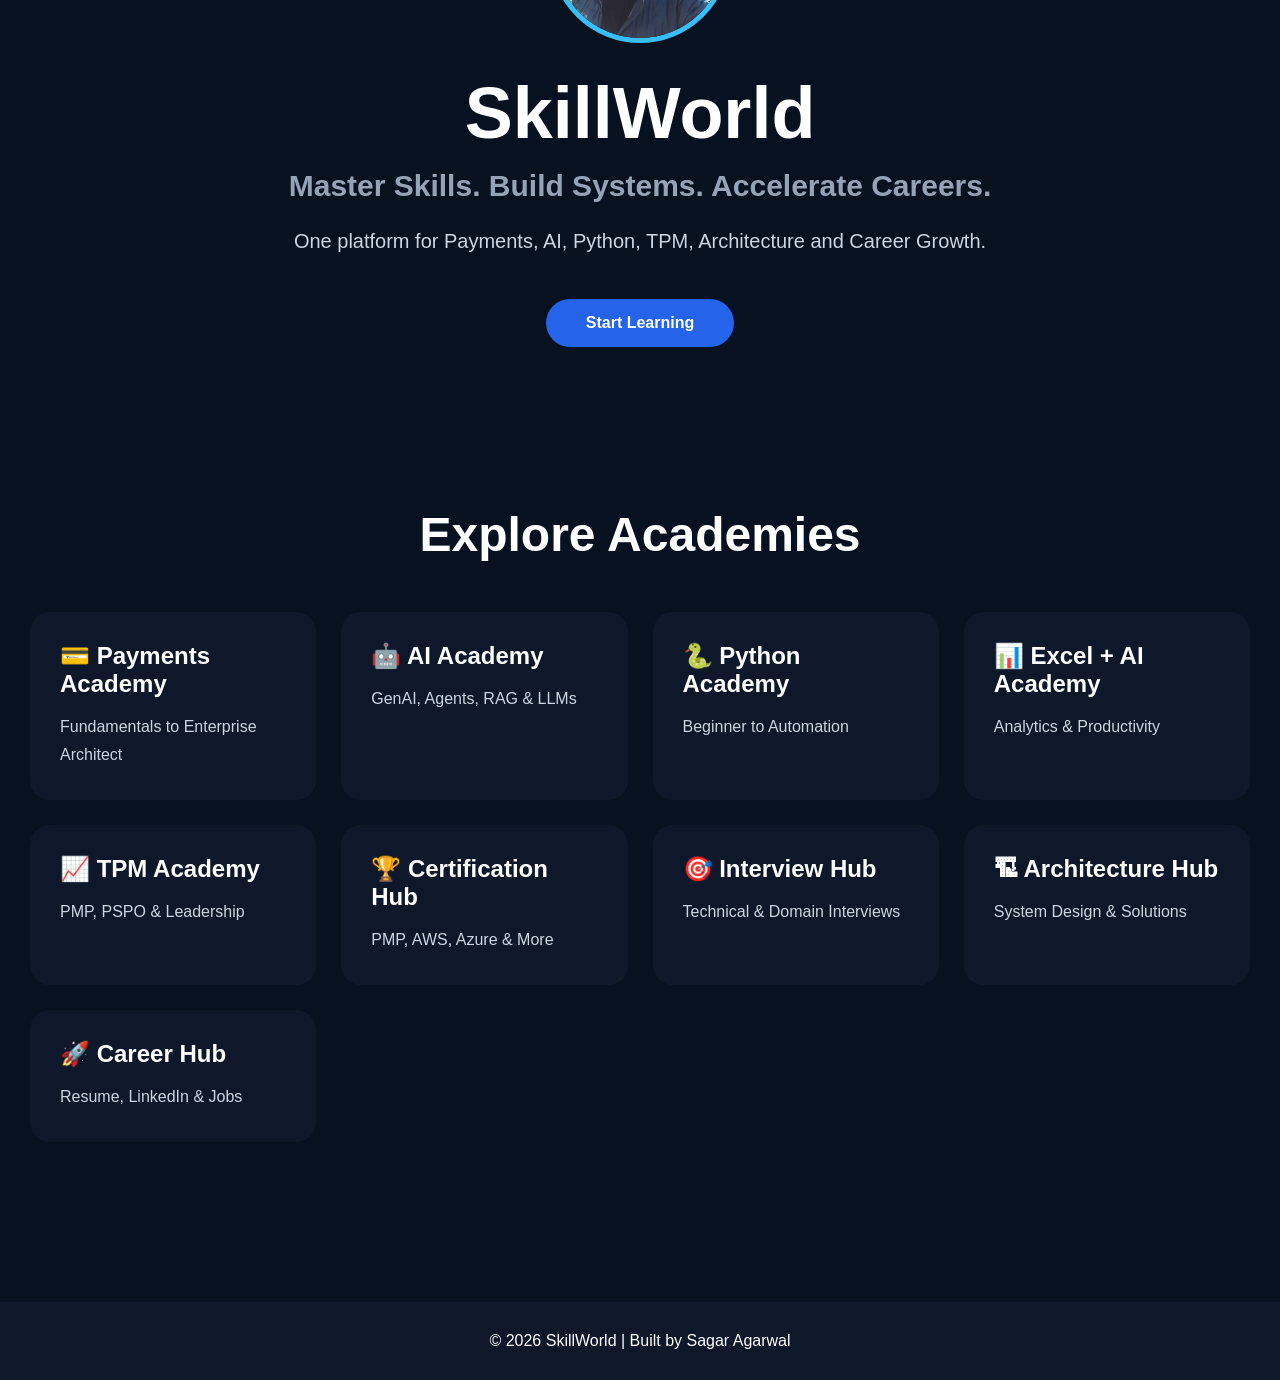
==== commit c8127f75: "Added Payments Academy homepage" ====
--- a/index.html
+++ b/index.html
@@ -25,10 +25,42 @@
                <p>Fundamentals to Enterprise Architect</p>
             </a>
        </div>
-        <a href="#">AI</a>
-        <a href="#">Python</a>
-        <a href="#">TPM</a>
-        <a href="#">Career</a>
+       <div class="card">
+           <a href="python-academy/index.html" class="card">
+              <h3>💳 Python Academy</h3>
+               <p>Fundamentals to Enterprise Architect</p>
+            </a>
+       </div>
+       <div class="card">
+           <a href="excel-ai-academy/index.html" class="card">
+              <h3>💳 Excel AI Academy</h3>
+               <p>Fundamentals to Enterprise Architect</p>
+            </a>
+       </div>
+       <div class="card">
+           <a href="tpm-academy/index.html" class="card">
+              <h3>TPM Academy</h3>
+               <p>Fundamentals to Enterprise Architect</p>
+            </a>
+       </div>
+       <div class="card">
+           <a href="payments-academy/index.html" class="card">
+              <h3>💳 Payments Academy</h3>
+               <p>Fundamentals to Enterprise Architect</p>
+            </a>
+       </div>
+       <div class="card">
+           <a href="payments-academy/index.html" class="card">
+              <h3>💳 Payments Academy</h3>
+               <p>Fundamentals to Enterprise Architect</p>
+            </a>
+       </div>
+       <div class="card">
+           <a href="payments-academy/index.html" class="card">
+              <h3>💳 Payments Academy</h3>
+               <p>Fundamentals to Enterprise Architect</p>
+            </a>
+       </div>
     </nav>
 
 </header>
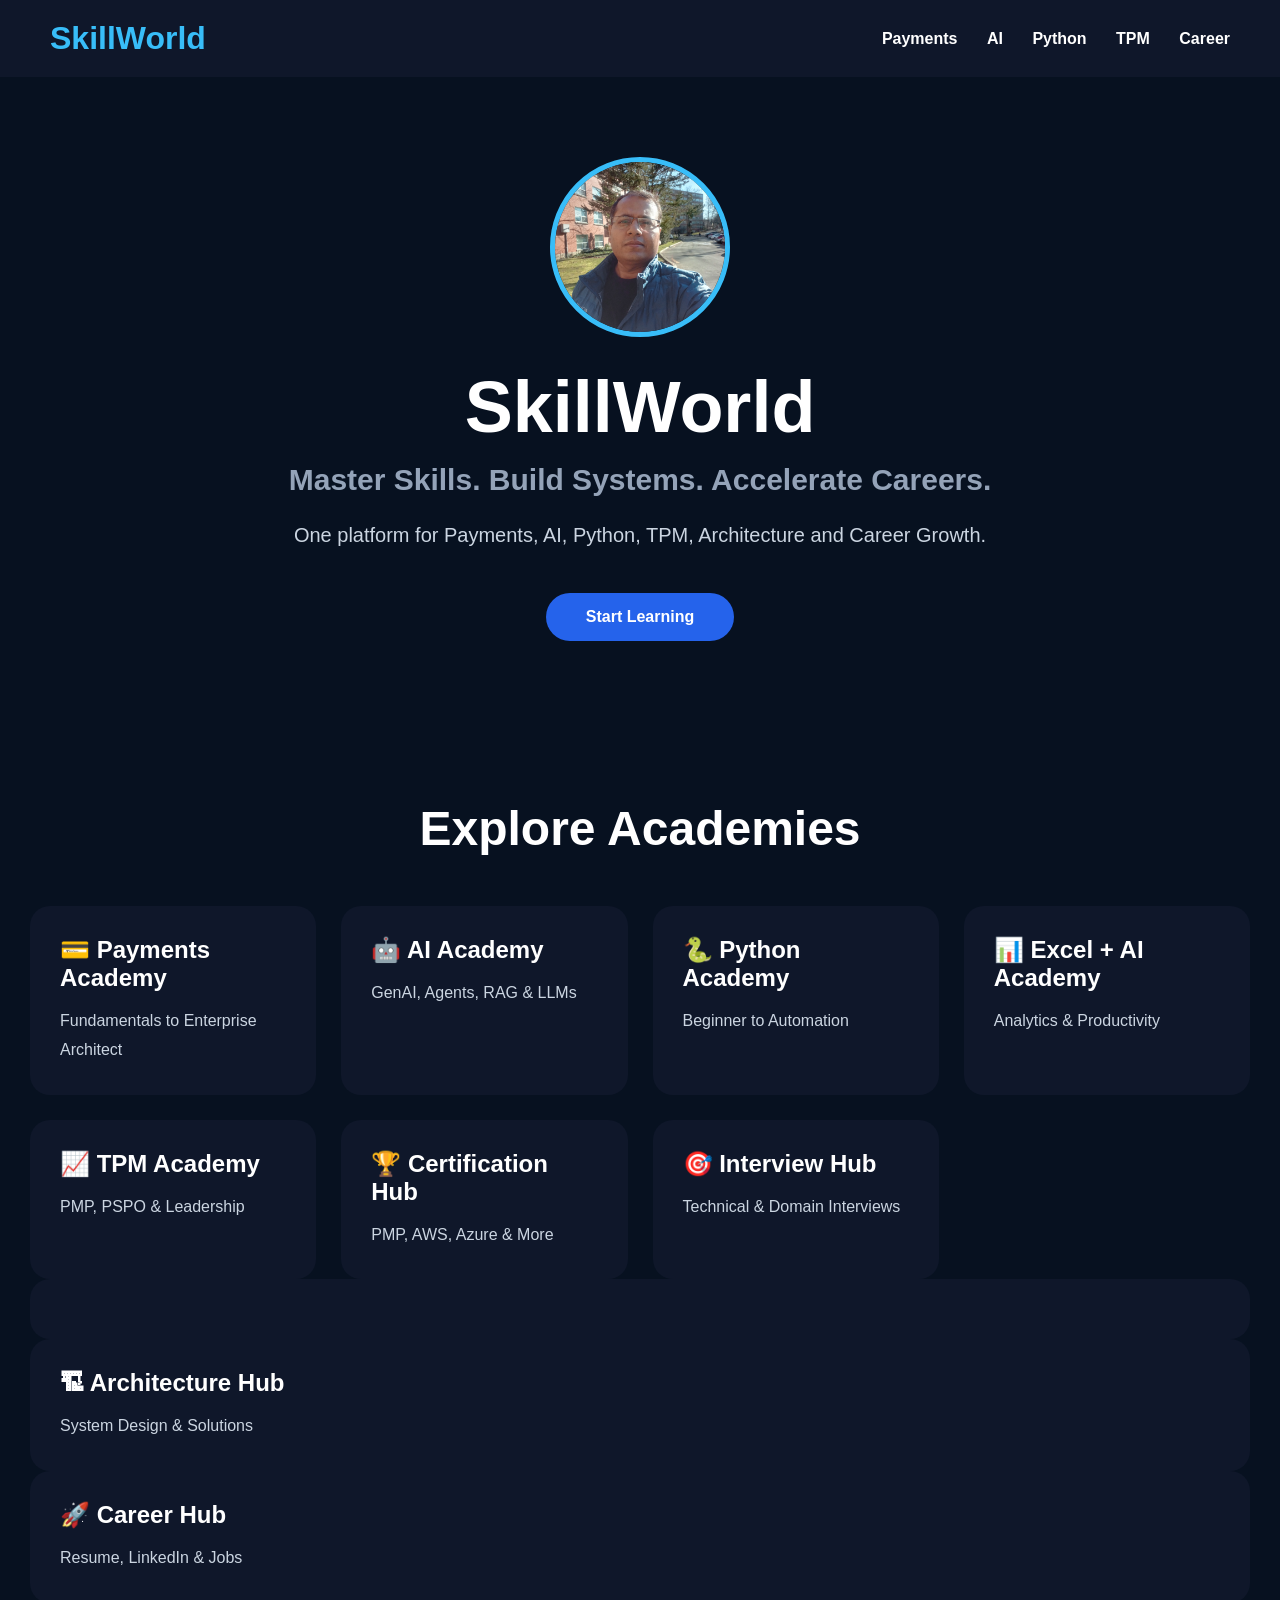
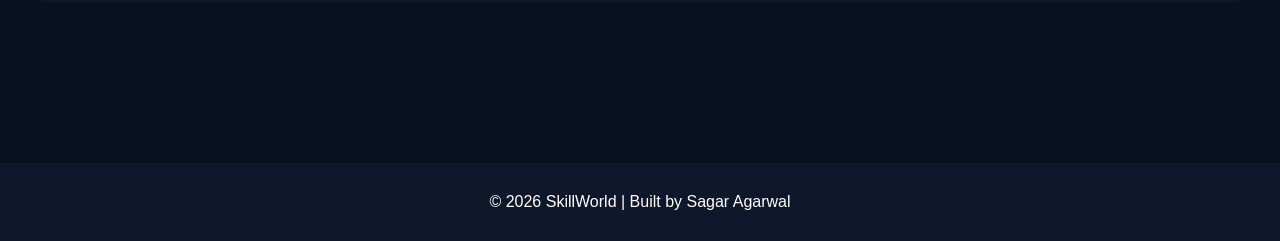
==== commit 9c65b003: "Added Payments Academy homepage" ====
--- a/index.html
+++ b/index.html
@@ -19,48 +19,11 @@
     </div>
 
     <nav>
-        <div class="card">
-           <a href="payments-academy/index.html" class="card">
-              <h3>💳 Payments Academy</h3>
-               <p>Fundamentals to Enterprise Architect</p>
-            </a>
-       </div>
-       <div class="card">
-           <a href="python-academy/index.html" class="card">
-              <h3>💳 Python Academy</h3>
-               <p>Fundamentals to Enterprise Architect</p>
-            </a>
-       </div>
-       <div class="card">
-           <a href="excel-ai-academy/index.html" class="card">
-              <h3>💳 Excel AI Academy</h3>
-               <p>Fundamentals to Enterprise Architect</p>
-            </a>
-       </div>
-       <div class="card">
-           <a href="tpm-academy/index.html" class="card">
-              <h3>TPM Academy</h3>
-               <p>Fundamentals to Enterprise Architect</p>
-            </a>
-       </div>
-       <div class="card">
-           <a href="payments-academy/index.html" class="card">
-              <h3>💳 Payments Academy</h3>
-               <p>Fundamentals to Enterprise Architect</p>
-            </a>
-       </div>
-       <div class="card">
-           <a href="payments-academy/index.html" class="card">
-              <h3>💳 Payments Academy</h3>
-               <p>Fundamentals to Enterprise Architect</p>
-            </a>
-       </div>
-       <div class="card">
-           <a href="payments-academy/index.html" class="card">
-              <h3>💳 Payments Academy</h3>
-               <p>Fundamentals to Enterprise Architect</p>
-            </a>
-       </div>
+        <a href="#">Payments</a>
+        <a href="#">AI</a>
+        <a href="#">Python</a>
+        <a href="#">TPM</a>
+        <a href="#">Career</a>
     </nav>
 
 </header>
@@ -98,50 +61,43 @@
 
     <div class="academy-grid">
 
-        <div class="card">
+        <a href="payments-academy/index.html" class="card">
             <h3>💳 Payments Academy</h3>
             <p>Fundamentals to Enterprise Architect</p>
-        </div>
-
-        <div class="card">
+        </a>
+        <a href="ai-academy/index.html" class="card">
             <h3>🤖 AI Academy</h3>
             <p>GenAI, Agents, RAG & LLMs</p>
-        </div>
-
-        <div class="card">
+        </a>
+       <a href="python-academy/index.html" class="card">
             <h3>🐍 Python Academy</h3>
             <p>Beginner to Automation</p>
-        </div>
-
-        <div class="card">
+       </a>
+        <a href="excel-ai-academy/index.html" class="card">
             <h3>📊 Excel + AI Academy</h3>
             <p>Analytics & Productivity</p>
-        </div>
-
-        <div class="card">
+        </a>
+        <a href="tpm-academy/index.html" class="card">
             <h3>📈 TPM Academy</h3>
             <p>PMP, PSPO & Leadership</p>
-        </div>
-
-        <div class="card">
+        </a>
+       <a href="certification-hub/index.html" class="card">
             <h3>🏆 Certification Hub</h3>
             <p>PMP, AWS, Azure & More</p>
-        </div>
-
-        <div class="card">
+       </a>
+        <a href="interview-hub/index.html" class="card">
             <h3>🎯 Interview Hub</h3>
             <p>Technical & Domain Interviews</p>
         </div>
 
-        <div class="card">
+        <a href="architecture-hub/index.html" class="card">
             <h3>🏗 Architecture Hub</h3>
             <p>System Design & Solutions</p>
-        </div>
-
-        <div class="card">
+        </a>
+        <a href="career-hub/index.html" class="card">
             <h3>🚀 Career Hub</h3>
             <p>Resume, LinkedIn & Jobs</p>
-        </div>
+        </a>
 
     </div>
 
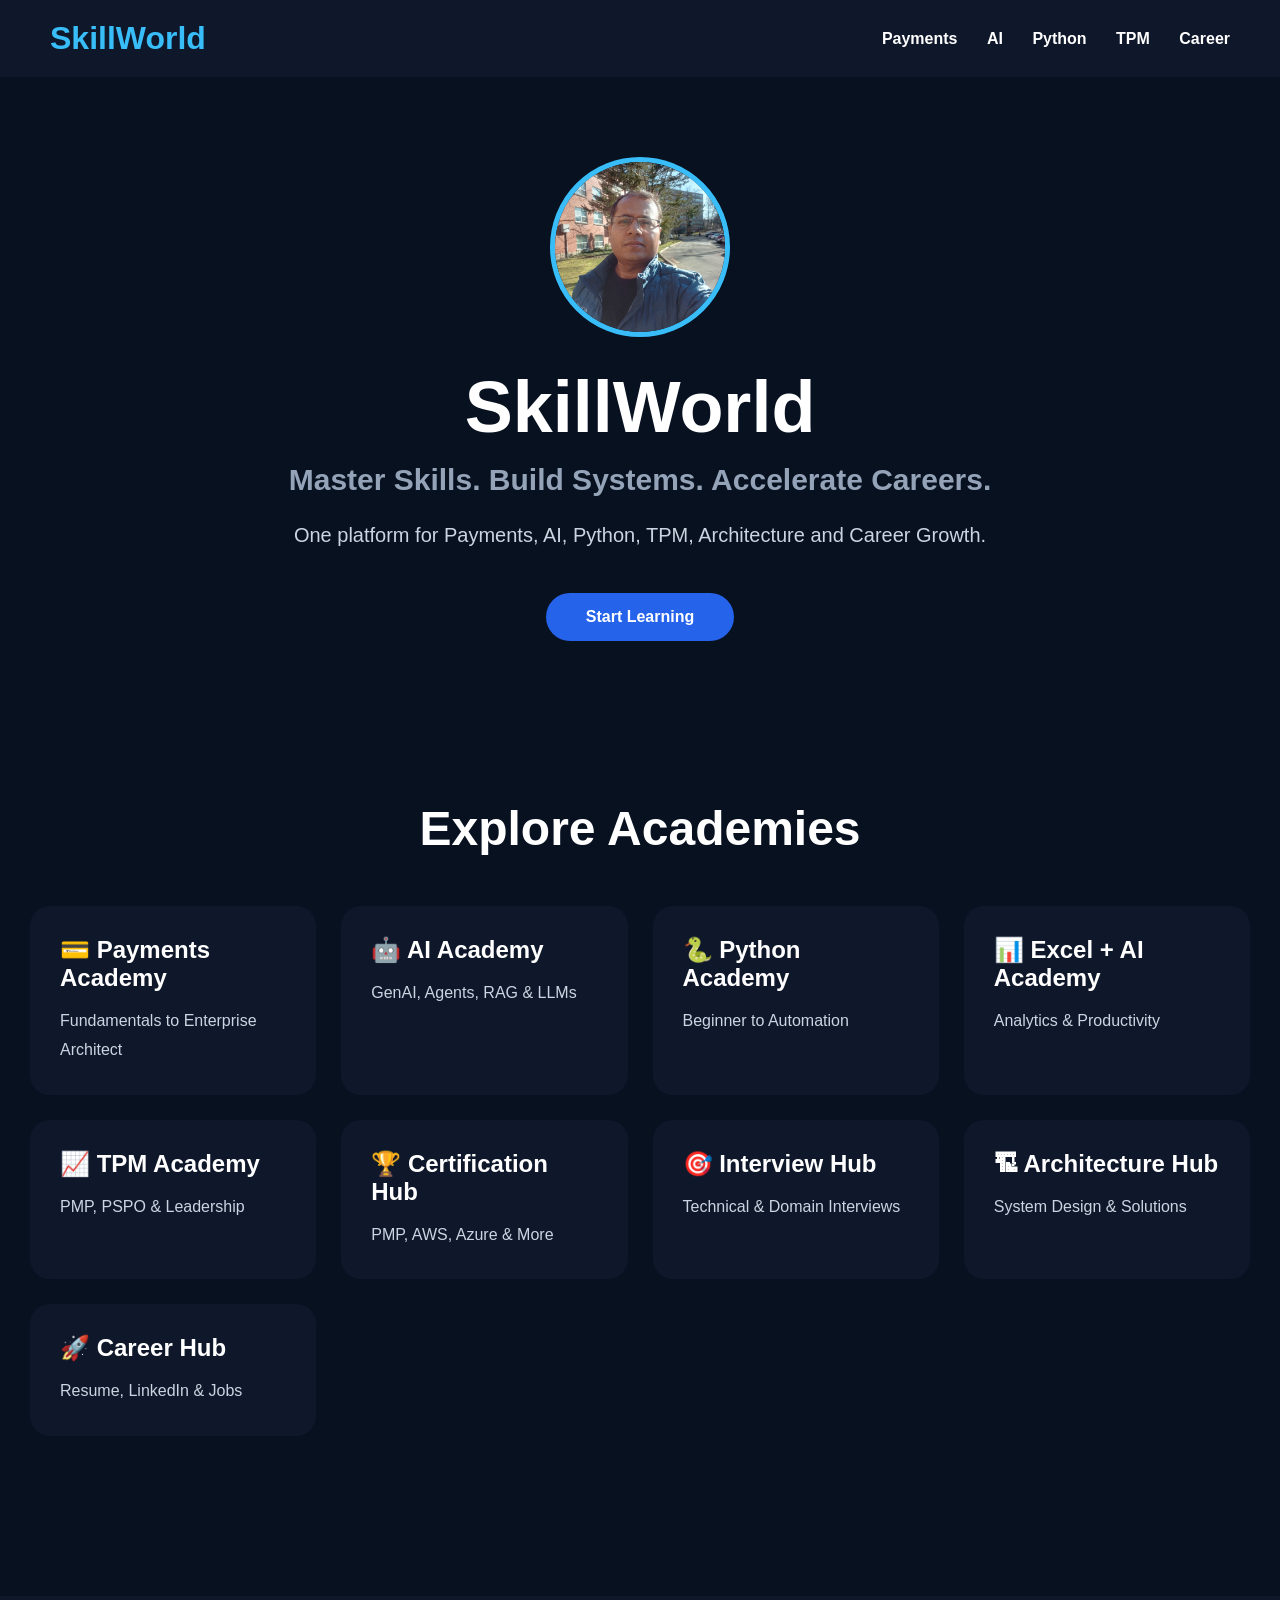
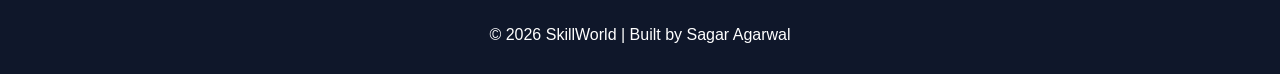
==== commit b13705cc: "Added Payments Academy homepage" ====
--- a/index.html
+++ b/index.html
@@ -88,7 +88,7 @@
         <a href="interview-hub/index.html" class="card">
             <h3>🎯 Interview Hub</h3>
             <p>Technical & Domain Interviews</p>
-        </div>
+        </a>
 
         <a href="architecture-hub/index.html" class="card">
             <h3>🏗 Architecture Hub</h3>
